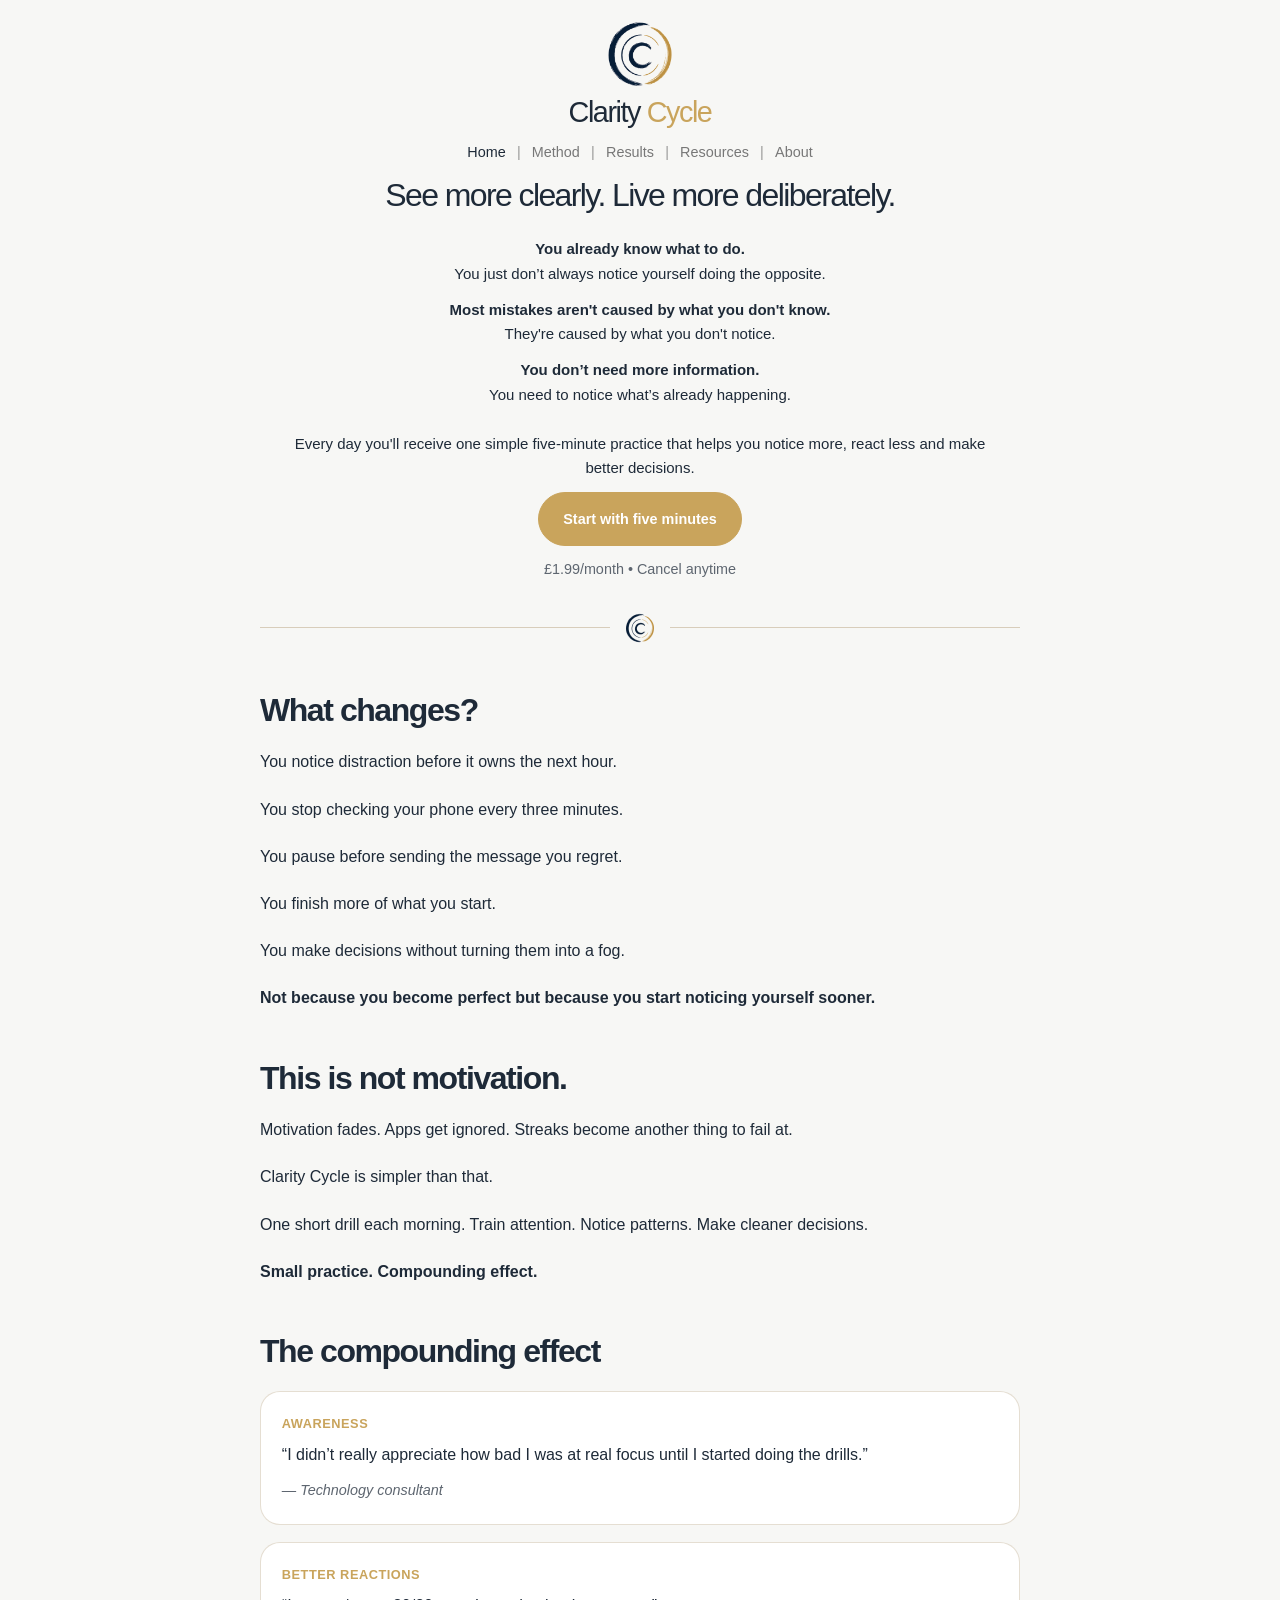
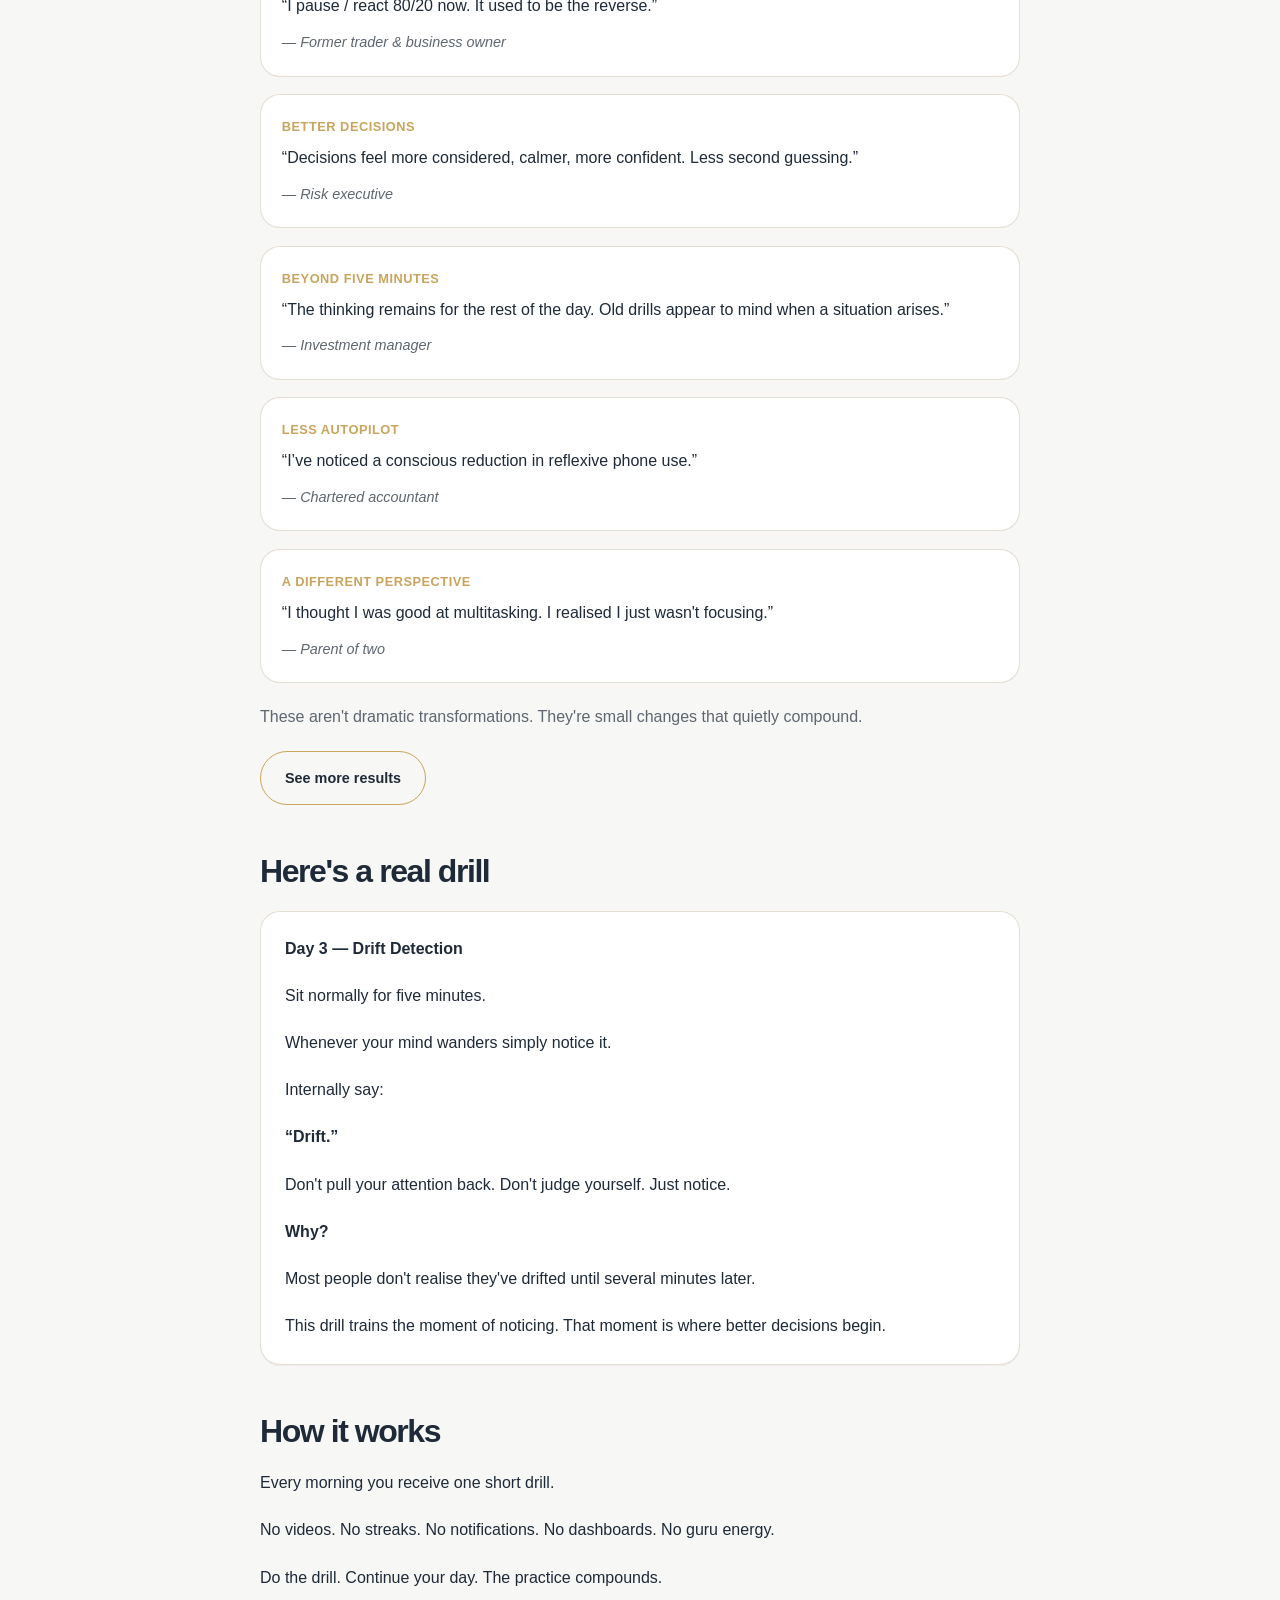
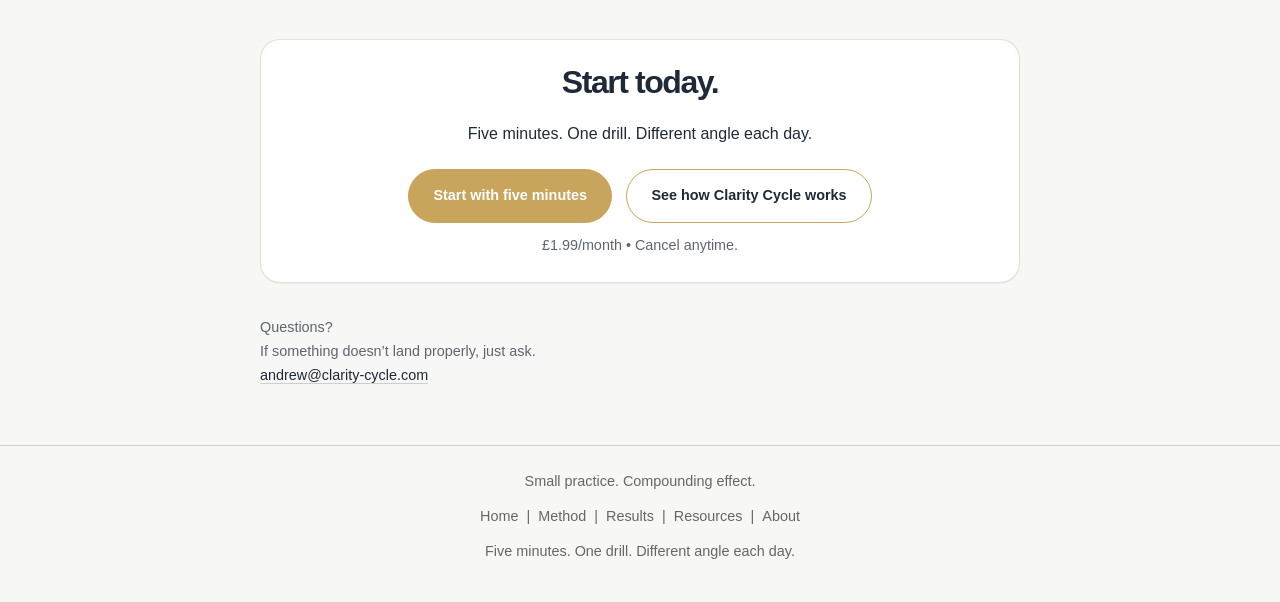
==== index.html @ bd7b32c0 "Update text for clarity and engagement" ====
<!DOCTYPE html>
<html lang="en">
<head>
  <script src="https://analytics.ahrefs.com/analytics.js" data-key="h9RD8dbPU/o6b/X5vf2ewA" async></script>

  <meta charset="UTF-8">
  <meta name="viewport" content="width=device-width, initial-scale=1.0">

  <title>Clarity Cycle</title>
  <meta name="description" content="A five-minute daily drill to help you think more clearly, react less automatically and make better decisions.">
  <link rel="canonical" href="https://clarity-cycle.com/">

  <link rel="icon" href="assets/favicon.ico" sizes="any">
  <link rel="icon" type="image/png" sizes="32x32" href="assets/favicon-32x32.png">
  <link rel="icon" type="image/png" sizes="16x16" href="assets/favicon-16x16.png">
  <link rel="apple-touch-icon" sizes="180x180" href="assets/apple-touch-icon.png">

  <link rel="stylesheet" href="styles.css">
  <script src="includes.js" defer></script>
</head>

<body>
  <div data-include="partials/header.html"></div>

  <main class="site-shell page-main">

 

    <section class="hero">
      <h1>See more clearly. Live more deliberately.</h1>

 <div class="hero-message">

  <p>
    <strong>You already know what to do.</strong><br>
    You just don’t always notice yourself doing the opposite.
  </p>

  <p>
    <strong>Most mistakes aren't caused by what you don't know.</strong><br>
    They're caused by what you don't notice.
  </p>

  <p>
    <strong>You don’t need more information.</strong><br>
    You need to notice what’s already happening.
  </p>

  <p class="hero-summary">
    Every day you'll receive one simple five-minute practice that helps you notice more, react less and make better decisions.
  </p>

      <a href="https://buy.stripe.com/bJe00j6obal51Jy9vKaMU01" class="button">
        Start with five minutes
      </a>

      <div class="price-note">£1.99/month • Cancel anytime</div>
    </section>

    <div class="brand-divider" aria-hidden="true">
      <img src="assets/clarity-cycle-mark.png" alt="">
    </div>

    <section class="home-section prose">
      <h2>What changes?</h2>

      <p>You notice distraction before it owns the next hour.</p>
      <p>You stop checking your phone every three minutes.</p>
      <p>You pause before sending the message you regret.</p>
      <p>You finish more of what you start.</p>
      <p>You make decisions without turning them into a fog.</p>

      <p>
        <strong>
          Not because you become perfect but because you start noticing yourself sooner.
        </strong>
      </p>
    </section>

    <section class="home-section prose">
      <h2>This is not motivation.</h2>

      <p>Motivation fades. Apps get ignored. Streaks become another thing to fail at.</p>

      <p>Clarity Cycle is simpler than that.</p>

      <p>One short drill each morning. Train attention. Notice patterns. Make cleaner decisions.</p>

      <p><strong>Small practice. Compounding effect.</strong></p>
    </section>

    <section class="home-section">
      <h2>The compounding effect</h2>

      <div class="quote-stack">
        <article class="quote-card">
          <span class="quote-label">Awareness</span>
          <p>“I didn’t really appreciate how bad I was at real focus until I started doing the drills.”</p>
          <div class="quote-source">— Technology consultant</div>
        </article>

        <article class="quote-card">
          <span class="quote-label">Better reactions</span>
          <p>“I pause / react 80/20 now. It used to be the reverse.”</p>
          <div class="quote-source">— Former trader &amp; business owner</div>
        </article>

        <article class="quote-card">
          <span class="quote-label">Better decisions</span>
          <p>“Decisions feel more considered, calmer, more confident. Less second guessing.”</p>
          <div class="quote-source">— Risk executive</div>
        </article>

        <article class="quote-card">
          <span class="quote-label">Beyond five minutes</span>
          <p>“The thinking remains for the rest of the day. Old drills appear to mind when a situation arises.”</p>
          <div class="quote-source">— Investment manager</div>
        </article>

        <article class="quote-card">
          <span class="quote-label">Less autopilot</span>
          <p>“I’ve noticed a conscious reduction in reflexive phone use.”</p>
          <div class="quote-source">— Chartered accountant</div>
        </article>

        <article class="quote-card">
          <span class="quote-label">A different perspective</span>
          <p>“I thought I was good at multitasking. I realised I just wasn't focusing.”</p>
          <div class="quote-source">— Parent of two</div>
        </article>
      </div>

      <p class="muted" style="margin-top:var(--space-6);">
        These aren't dramatic transformations. They're small changes that quietly compound.
      </p>

      <div class="button-row">
        <a class="button button--secondary" href="results.html">
          See more results
        </a>
      </div>
    </section>

    <section class="home-section">
      <h2>Here's a real drill</h2>

      <article class="card drill-card">
        <p><strong>Day 3 — Drift Detection</strong></p>
        <p>Sit normally for five minutes.</p>
        <p>Whenever your mind wanders simply notice it.</p>
        <p>Internally say:</p>
        <p><strong>“Drift.”</strong></p>
        <p>Don't pull your attention back. Don't judge yourself. Just notice.</p>
        <p><strong>Why?</strong></p>
        <p>Most people don't realise they've drifted until several minutes later.</p>
        <p>This drill trains the moment of noticing. That moment is where better decisions begin.</p>
      </article>
    </section>

    <section class="home-section prose">
      <h2>How it works</h2>

      <p>Every morning you receive one short drill.</p>
      <p>No videos. No streaks. No notifications. No dashboards. No guru energy.</p>
      <p>Do the drill. Continue your day. The practice compounds.</p>
    </section>

    <section class="home-section card home-cta">
      <h2 class="card-title">Start today.</h2>

      <p>Five minutes. One drill. Different angle each day.</p>

      <div class="button-row">
        <a href="https://buy.stripe.com/bJe00j6obal51Jy9vKaMU01" class="button">
          Start with five minutes
        </a>

        <a href="method.html" class="button button--secondary">
          See how Clarity Cycle works
        </a>
      </div>

      <div class="price-note">£1.99/month • Cancel anytime.</div>
    </section>

    <div class="home-contact">
      Questions?<br>
      If something doesn’t land properly, just ask.<br>
      <a href="mailto:andrew@clarity-cycle.com">andrew@clarity-cycle.com</a>
    </div>
  </main>

  <div data-include="partials/footer.html"></div>
</body>
</html>
---- styles.css ----
:root {
  /* Colour system */
  --colour-bg: #F7F7F5;
  --colour-surface: #FFFFFF;
  --colour-text: #1E2A38;
  --colour-muted: #5E6670;
  --colour-accent: #C9A45C;
  --colour-line: #D8CDBB;

  /* Typography scale */
  --font-sans: -apple-system, BlinkMacSystemFont, "Segoe UI", Roboto, Helvetica, Arial, sans-serif;
  --text-xs: 0.8rem;
  --text-sm: 0.9rem;
  --text-md: 1rem;
  --text-lg: 1.2rem;
  --text-xl: clamp(1.4rem, 3vw, 2rem);
  --text-hero: clamp(1.5rem, 3vw, 2rem);

  /* Spacing system: multiples of 4px */
  --space-1: 0.3rem;
  --space-2: 0.5rem;
  --space-3: 0.7rem;
  --space-4: 0.9rem;
  --space-5: 1.1rem;
  --space-6: 1.3rem;
  --space-8: 1.5rem;
  --space-10: 1.7rem;
  --space-12: 1.9rem;
  --space-16: 2.1rem;
  --space-20: 3rem;
  --space-24: 4rem;

  /* Shape */
  --radius-sm: 0.875rem;
  --radius-md: 1.25rem;
  --radius-pill: 999px;

  /* Layout */
  --content-width: 760px;
  --reading-width: 760px;
}

/* Reset */
*,
*::before,
*::after {
  box-sizing: border-box;
}

html {
  scroll-behavior: smooth;
}

body {
  margin: 0;
  background: var(--colour-bg);
  color: var(--colour-text);
  font-family: var(--font-sans);
  font-size: var(--text-md);
  line-height: 1.65;
  -webkit-font-smoothing: antialiased;
  text-rendering: optimizeLegibility;
}

img {
  max-width: 100%;
  display: block;
}

a {
  color: inherit;
}

button,
input,
textarea,
select {
  font: inherit;
}

/* Shared layout */
.site-shell {
  width: min(100% - 3rem, var(--content-width));
  margin-inline: auto;
}

.page-main {
  padding-bottom: var(--space-24);
}
.hero-message {
  margin: 24px auto 24px;
  max-width: 720px;
  text-align: center;
}

.hero-message p {
  margin: 0 0 24px;
  font-size: 15px;
  line-height: 1.65;
  color: var(--text);
}

.hero-message strong {
  font-weight: 700;
}

.hero-message .hero-summary {
  margin-top: 24px;
  font-size: 15px;
  line-height: 1.65;
}

@media (max-width: 700px) {
  .hero-message {
    margin: 24px auto 24px;
  }

  .hero-message p {
    margin-bottom: 24px;
    font-size: 15px;
    line-height: 1.6;
  }

  .hero-message .hero-summary {
    margin-top: 24px;
    font-size: 15px;
  }
}
.page-header {
  margin: var(--space-12) 0 var(--space-10);
}

.page-title {
  margin: 0 0 var(--space-5);
  font-size: var(--text-xl);
  line-height: 1.1;
  letter-spacing: -0.045em;
}

.page-intro {
  max-width: var(--reading-width);
  margin: 0;
  color: var(--colour-muted);
  font-size: var(--text-md);
}

.section {
  margin-top: var(--space-16);
}

.section-title {
  margin: 0 0 var(--space-6);
  font-size: var(--text-lg);
  line-height: 1.2;
  letter-spacing: -0.035em;
}

.prose {
  max-width: var(--reading-width);
}

.prose p {
  margin: 0 0 var(--space-6);
}

.muted {
  color: var(--colour-muted);
}

/* One shared header */
.site-header {
  padding: var(--space-8) var(--space-5) var(--space-5);
  text-align: center;
}

.site-brand {
  display: inline-flex;
  flex-direction: column;
  align-items: center;
  gap: var(--space-2);
  margin-bottom: var(--space-6);
  text-decoration: none;
}

.site-brand__mark {
  width: 72px;
  height: 72px;
  object-fit: contain;
}

.site-brand__name {
  font-size: 1.8rem;
  line-height: 1;
  font-weight: 400;
  letter-spacing: -0.05em;
}

.site-brand__name-accent {
  color: var(--colour-accent);
}

.site-nav {
  display: flex;
  justify-content: center;
  align-items: center;
  flex-wrap: wrap;
  gap: var(--space-3);
  color: #777;
  font-size: var(--text-sm);
}

.site-nav a {
  text-decoration: none;
}

.site-nav a:hover,
.site-nav a[aria-current="page"] {
  color: var(--colour-text);
}

.site-nav__divider {
  color: #999;
}

/* One card */
.card {
  padding: var(--space-8);
  background: var(--colour-surface);
  border: 1px solid rgba(216, 205, 187, 0.65);
  border-radius: var(--radius-md);
  box-shadow: 0 1px 0 rgba(0, 0, 0, 0.04);
}

.card > :first-child {
  margin-top: 0;
}

.card > :last-child {
  margin-bottom: 0;
}

.card-title {
  margin: 0 0 var(--space-4);
  font-size: var(--text-lg);
  line-height: 1.2;
}

/* One button, with optional secondary modifier */
.button {
  display: inline-flex;
  align-items: center;
  justify-content: center;
  min-height: 54px;
  padding: 0 var(--space-8);
  border: 1px solid var(--colour-accent);
  border-radius: var(--radius-pill);
  background: var(--colour-accent);
  color: #fff;
  text-decoration: none;
  font-size: var(--text-sm);
  font-weight: 700;
  line-height: 1;
  cursor: pointer;
  transition: transform 160ms ease, opacity 160ms ease, background 160ms ease, color 160ms ease;
}

.button:hover {
  transform: translateY(-1px);
  opacity: 0.94;
}

.button--secondary {
  background: transparent;
  color: var(--colour-text);
}

.button--secondary:hover {
  background: var(--colour-accent);
  color: #fff;
}

.button-row {
  display: flex;
  flex-wrap: wrap;
  gap: var(--space-4);
  margin-top: var(--space-6);
}

/* Brand divider */
.brand-divider {
  display: flex;
  align-items: center;
  gap: var(--space-4);
  margin: var(--space-16) 0;
}

.brand-divider::before,
.brand-divider::after {
  content: "";
  height: 1px;
  flex: 1;
  background: var(--colour-line);
}

.brand-divider img {
  width: 32px;
  height: 32px;
}

/* One shared footer */
.site-footer {
  margin-top: var(--space-16);
  padding: var(--space-8) 0 var(--space-10);
  border-top: 1px solid var(--colour-line);
  color: #666;
  text-align: center;
  font-size: var(--text-sm);
}

.site-footer p {
  margin: 0 0 var(--space-3);
}

.site-footer nav {
  display: flex;
  justify-content: center;
  flex-wrap: wrap;
  gap: var(--space-3);
  margin-bottom: var(--space-3);
}

.site-footer a {
  text-decoration: none;
}

.site-footer a:hover {
  color: var(--colour-text);
}

/* Useful content patterns */
.quote-label {
  display: block;
  margin-bottom: var(--space-2);
  color: var(--colour-accent);
  font-size: var(--text-xs);
  font-weight: 700;
  letter-spacing: 0.04em;
  text-transform: uppercase;
}

.quote-source {
  margin-top: var(--space-3);
  color: var(--colour-muted);
  font-size: var(--text-sm);
  font-style: italic;
}

.hero {
  max-width: var(--reading-width);
  margin-inline: auto;
  text-align: center;
}

.hero h1 {
  max-width: 820px;
  margin: 0 auto var(--space-4);
  font-size: var(--text-hero);
  line-height: 1.06;
  letter-spacing: -0.05em;
  font-weight: 400;
}

.hero p {
  margin: 0 auto var(--space-4);
}

.hero .button{
    margin-top:0;
}

.price-note {
  margin-top: var(--space-3);
  color: var(--colour-muted);
  font-size: var(--text-sm);
}

@media (min-width: 900px) {
  .site-header {
    padding-top: var(--space-5);
    padding-bottom: var(--space-4);
  }

  .site-brand {
    margin-bottom: var(--space-4);
  }

  .hero p {
    margin-bottom: var(--space-3);
  }
}
/* Responsive */
@media (max-width: 640px) {
  :root {
    --text-md: 1rem;
    --text-lg: 1.375rem;
  }

  .site-shell {
    width: min(100% - 3.5rem, var(--content-width));
  }

  .site-header {
    padding-top: var(--space-6);
  }

  .site-brand__mark {
    width: 62px;
    height: 62px;
  }

  .site-brand__name {
    font-size: 1.55rem;
  }

  .site-nav {
    flex-wrap: nowrap;
    gap: var(--space-2);
    font-size: 0.875rem;
    white-space: nowrap;
  }

  .page-header {
    margin-top: var(--space-10);
  }

  .card {
    padding: var(--space-6);
  }

  .button {
    width: 100%;
  }

  .button-row {
    flex-direction: column;
  }
}

/* Method page */
.cycle-list {
  margin-top: var(--space-6);
}

.cycle-item {
  padding: var(--space-6) 0;
  border-top: 1px solid var(--colour-line);
}

.cycle-item:first-child {
  padding-top: 0;
  border-top: 0;
}

.cycle-item:last-child {
  padding-bottom: 0;
}

.cycle-item__title {
  margin-bottom: var(--space-2);
  font-size: var(--text-md);
  font-weight: 700;
}

.cycle-item p {
  margin: 0;
  color: var(--colour-muted);
  font-size: var(--text-sm);
}

.clean-list {
  margin: var(--space-5) 0 var(--space-6);
  padding-left: var(--space-6);
}

.clean-list li {
  margin-bottom: var(--space-2);
}

.pdf-viewer {
  display: none;
  margin-top: var(--space-6);
  overflow: hidden;
  border: 1px solid var(--colour-line);
  border-radius: var(--radius-md);
  background: var(--colour-surface);
}

.pdf-viewer iframe {
  display: block;
  width: 100%;
  height: 700px;
  border: 0;
}

@media (min-width: 900px) {
  .pdf-viewer {
    display: block;
  }
}

/* Resources page */
.media-player {
  width: 100%;
  margin-top: var(--space-4);
}

.resource-video {
  width: 100%;
  margin-top: var(--space-4);
  border-radius: var(--radius-md);
  background: #000;
}

.resource-grid {
  display: grid;
  gap: var(--space-6);
}

.contact-note {
  margin-top: var(--space-16);
  color: var(--colour-muted);
  font-size: var(--text-sm);
}

.contact-note a {
  text-decoration: none;
  border-bottom: 1px solid rgba(30, 42, 56, 0.2);
}

/* Home page */
.home-brand {
  text-align: center;
  margin: var(--space-6) auto var(--space-12);
}

.home-brand__mark {
  width: 96px;
  height: 96px;
  margin: 0 auto var(--space-3);
  object-fit: contain;
}

.home-brand__name {
  margin: 0;
  font-size: clamp(2.7rem, 7vw, 4.3rem);
  line-height: 1;
  letter-spacing: -0.055em;
  font-weight: 400;
}

.home-brand__name-accent {
  color: var(--colour-accent);
}

.home-section {
  margin-top: var(--space-20);
}

.home-section h2 {
  margin: 0 0 var(--space-6);
  font-size: var(--text-xl);
  line-height: 1.15;
  letter-spacing: -0.045em;
}

.home-section p {
  margin: 0 0 var(--space-6);
}

.quote-stack {
  display: grid;
  gap: var(--space-5);
}

.quote-card {
  padding: var(--space-6);
  background: var(--colour-surface);
  border: 1px solid rgba(216, 205, 187, 0.65);
  border-radius: var(--radius-md);
}

.quote-card p {
  margin: 0;
}

.drill-card {
  background: var(--colour-surface);
}

.home-cta {
  text-align: center;
}

.home-cta .button-row {
  justify-content: center;
}

.home-contact {
  margin-top: var(--space-16);
  color: var(--colour-muted);
  font-size: var(--text-sm);
}

.home-contact a {
  color: var(--colour-text);
  text-decoration: none;
  border-bottom: 1px solid rgba(30, 42, 56, 0.2);
}

@media (max-width: 640px) {
  .home-brand {
    margin-top: var(--space-4);
    margin-bottom: var(--space-8);
  }

  .home-brand__mark {
    width: 92px;
    height: 92px;
  }

  .home-section {
    margin-top: var(--space-16);
  }

  .quote-card {
    padding: var(--space-5);
  }
}

/* About page */
.about-layout {
  display: grid;
  grid-template-columns: minmax(0, 1fr);
  gap: var(--space-10);
}

.about-portrait {
  width: min(100%, 360px);
  margin: 0 auto;
  overflow: hidden;
  border-radius: var(--radius-md);
  background: var(--colour-surface);
  box-shadow: 0 10px 35px rgba(30, 42, 56, 0.08);
}

.about-portrait img {
  width: 100%;
  height: auto;
}

.about-copy {
  max-width: var(--reading-width);
}

.about-copy p {
  margin: 0 0 var(--space-6);
}

.about-principle {
  margin-top: var(--space-16);
}

.about-principle p:last-child {
  margin-bottom: 0;
}

.about-closing {
  color: var(--colour-muted);
}

@media (min-width: 820px) {
  .about-layout {
    grid-template-columns: 300px minmax(0, 1fr);
    align-items: start;
    gap: var(--space-12);
  }

  .about-portrait {
    position: sticky;
    top: var(--space-8);
    width: 300px;
  }
}

@media (max-width: 640px) {
  .about-portrait {
    width: min(100%, 300px);
  }
}

/* Footer navigation */
.site-footer nav {
  display: flex;
  justify-content: center;
  align-items: center;
  flex-wrap: nowrap;
  gap: var(--space-2);
  margin-bottom: var(--space-3);
  white-space: nowrap;
}

.site-footer nav span {
  display: inline-block;
}

@media (max-width: 640px) {
  .site-footer nav {
    gap: 0.35rem;
    font-size: 0.78rem;
  }

  .site-footer nav span {
    display: inline-block;
  }

  .pdf-viewer {
    display: none !important;
  }
}

/* Homepage-only finishing */
body:has(.hero) .page-main {
  padding-bottom: var(--space-12);
}

body:has(.hero) .site-footer {
  margin-top: var(--space-10);
}

body:has(.hero) .brand-divider {
  margin: var(--space-12) 0;
}
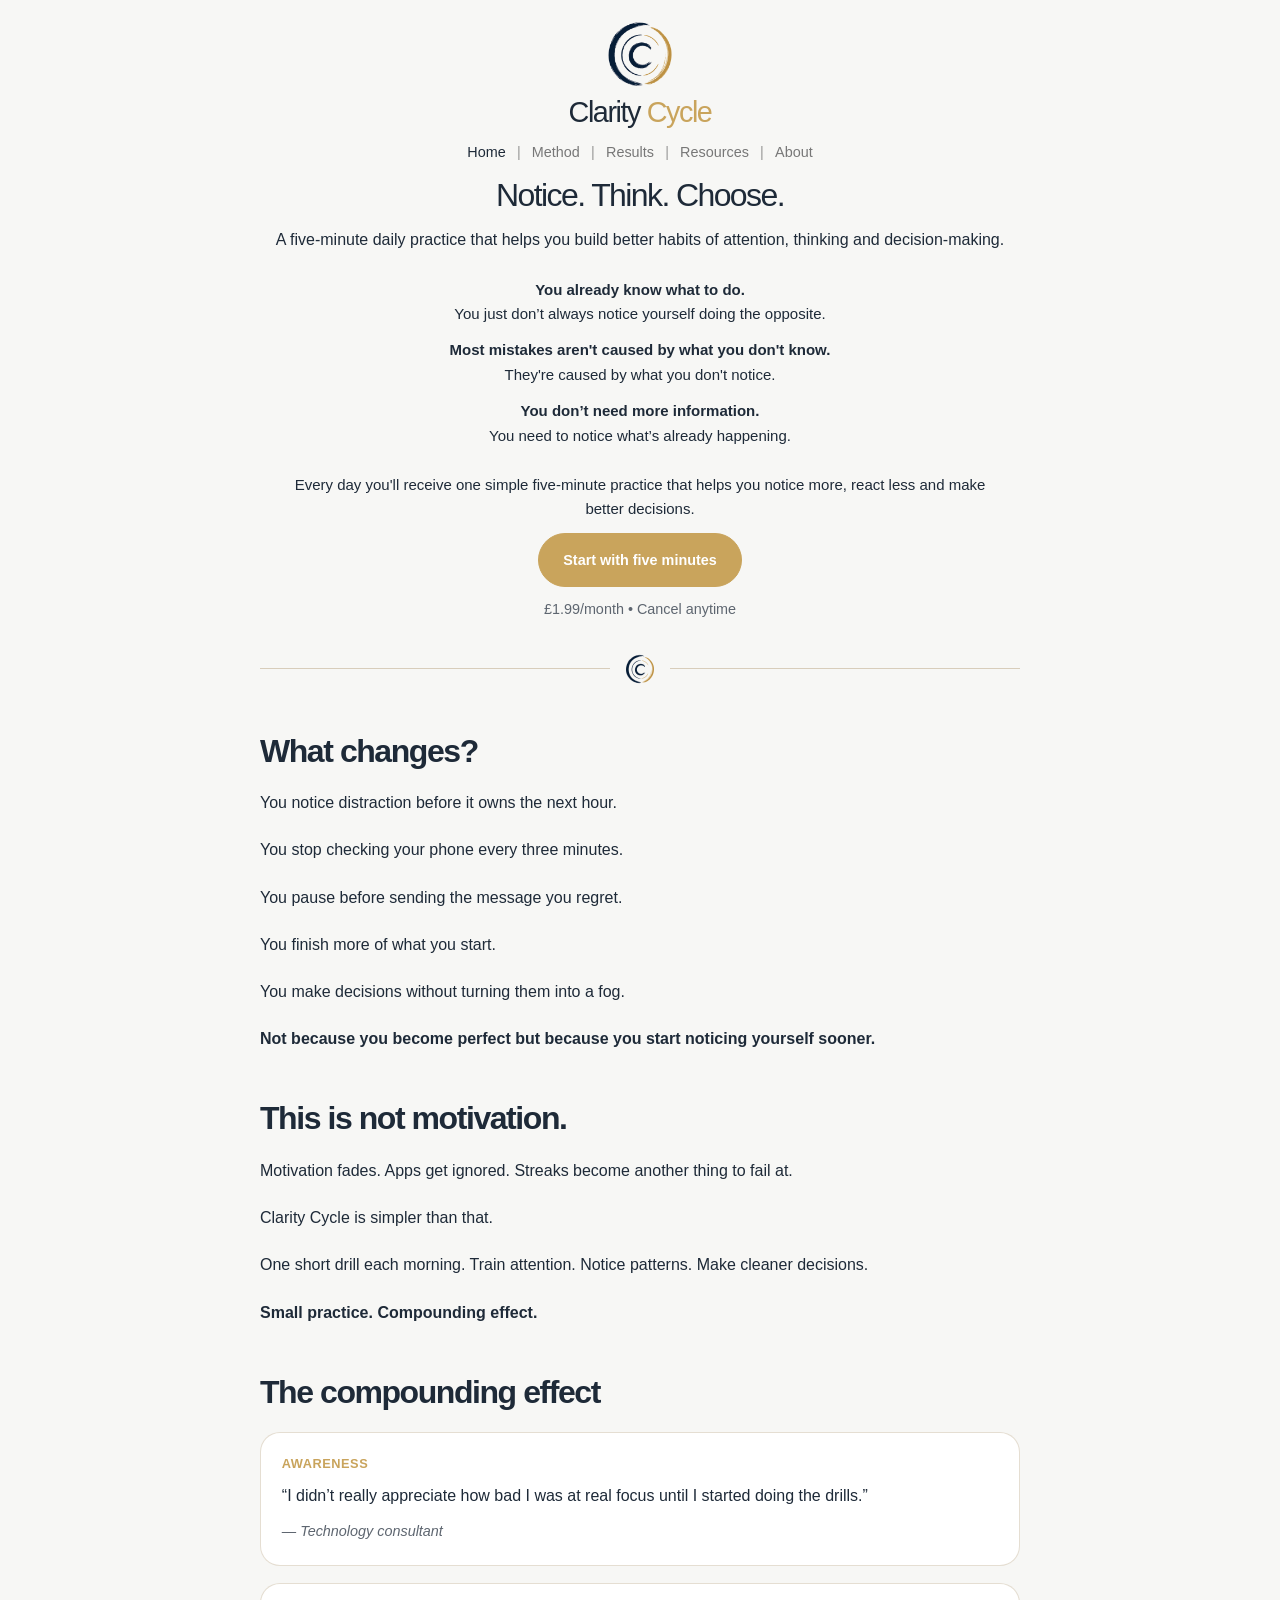
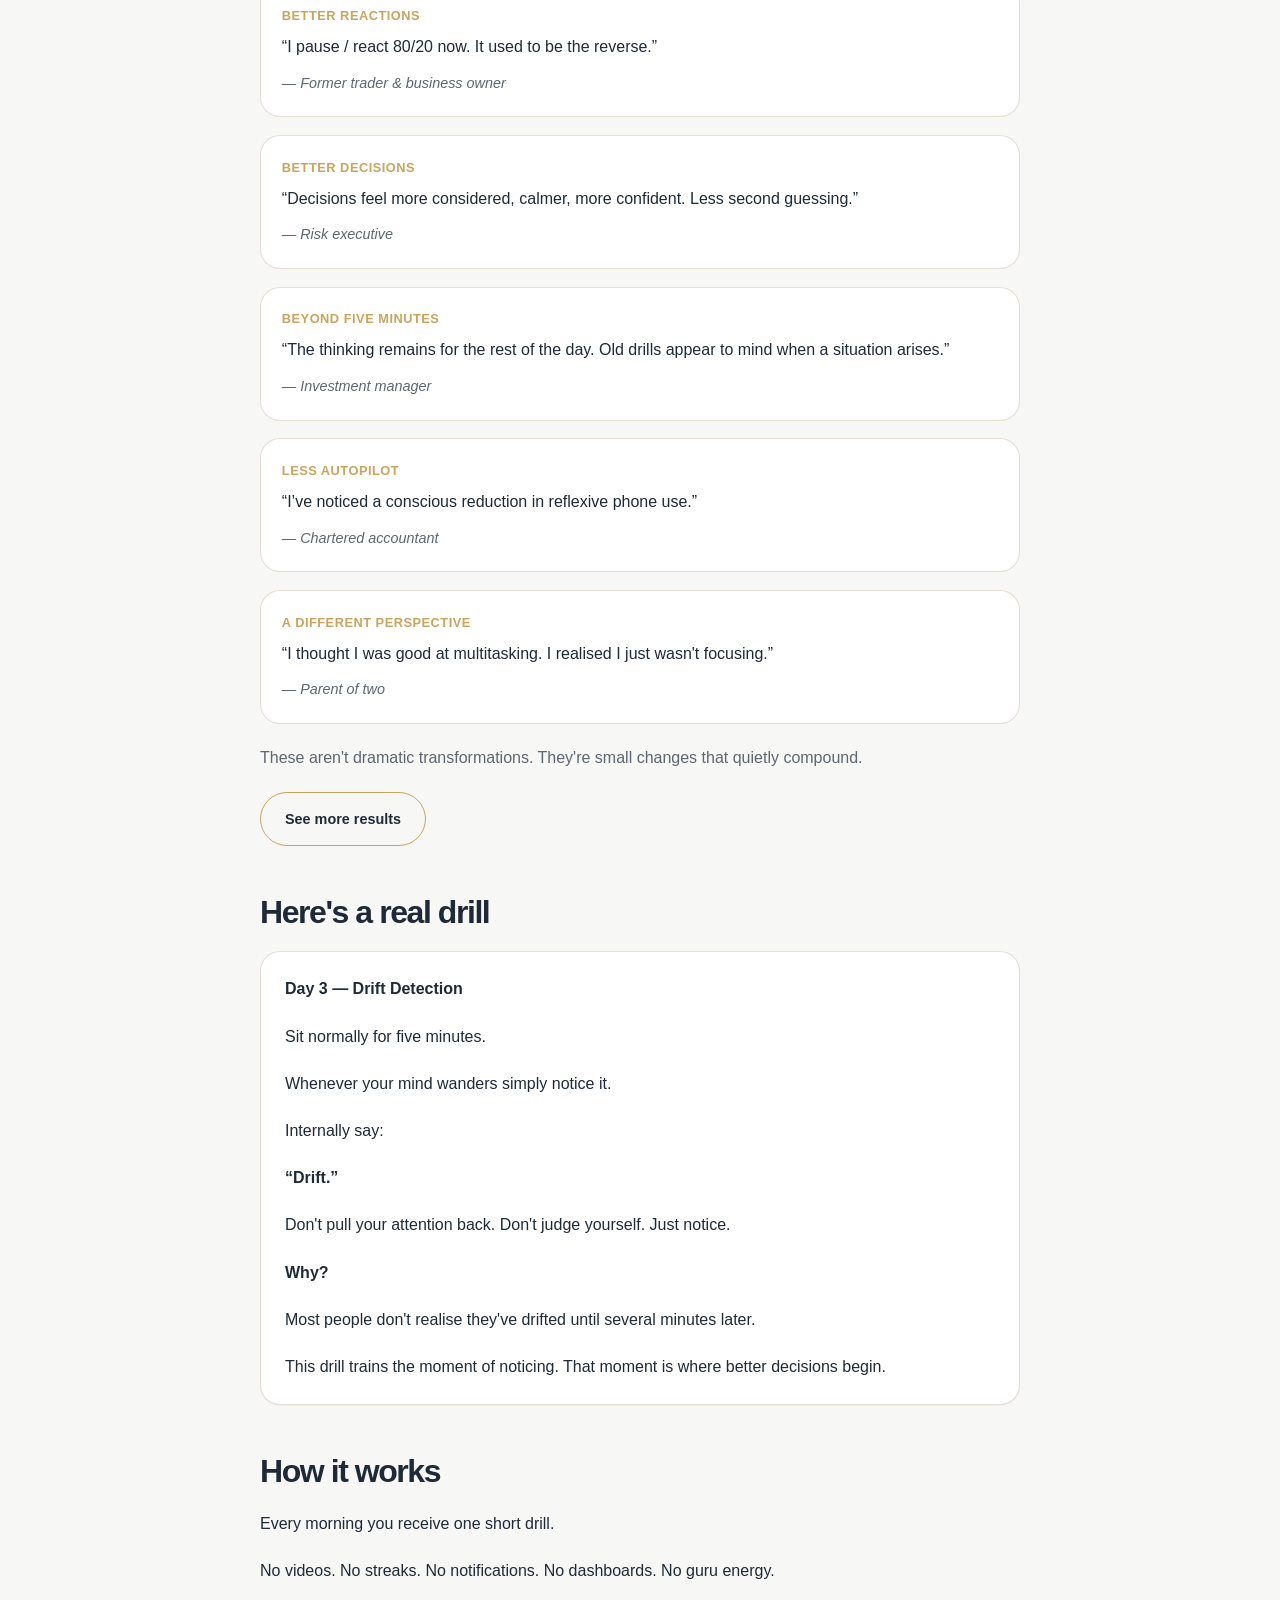
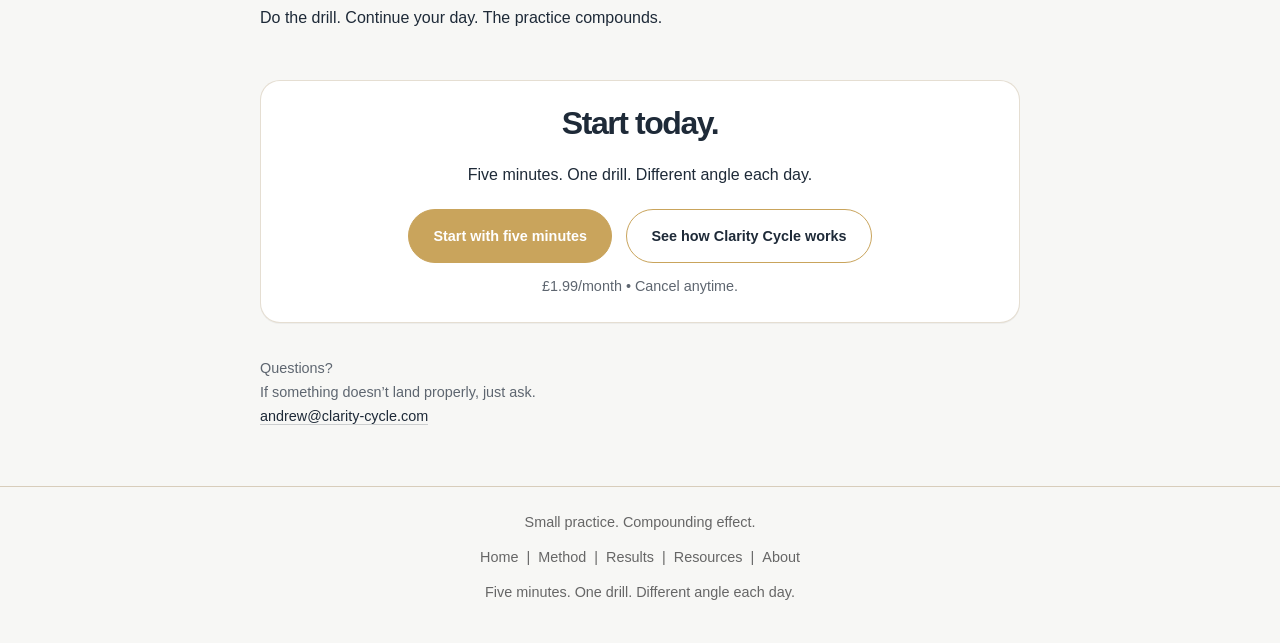
==== commit 7bb6aa15: "Revise hero section heading and summary Updated the hero section text for clarity and focus." ====
--- a/index.html
+++ b/index.html
@@ -27,8 +27,10 @@
  
 
     <section class="hero">
-      <h1>See more clearly. Live more deliberately.</h1>
-
+      <h1>Notice. Think. Choose.</h1>
+<p class="hero-summary">      
+A five-minute daily practice that helps you build better habits of attention, thinking and decision-making.
+    </p>
  <div class="hero-message">
 
   <p>
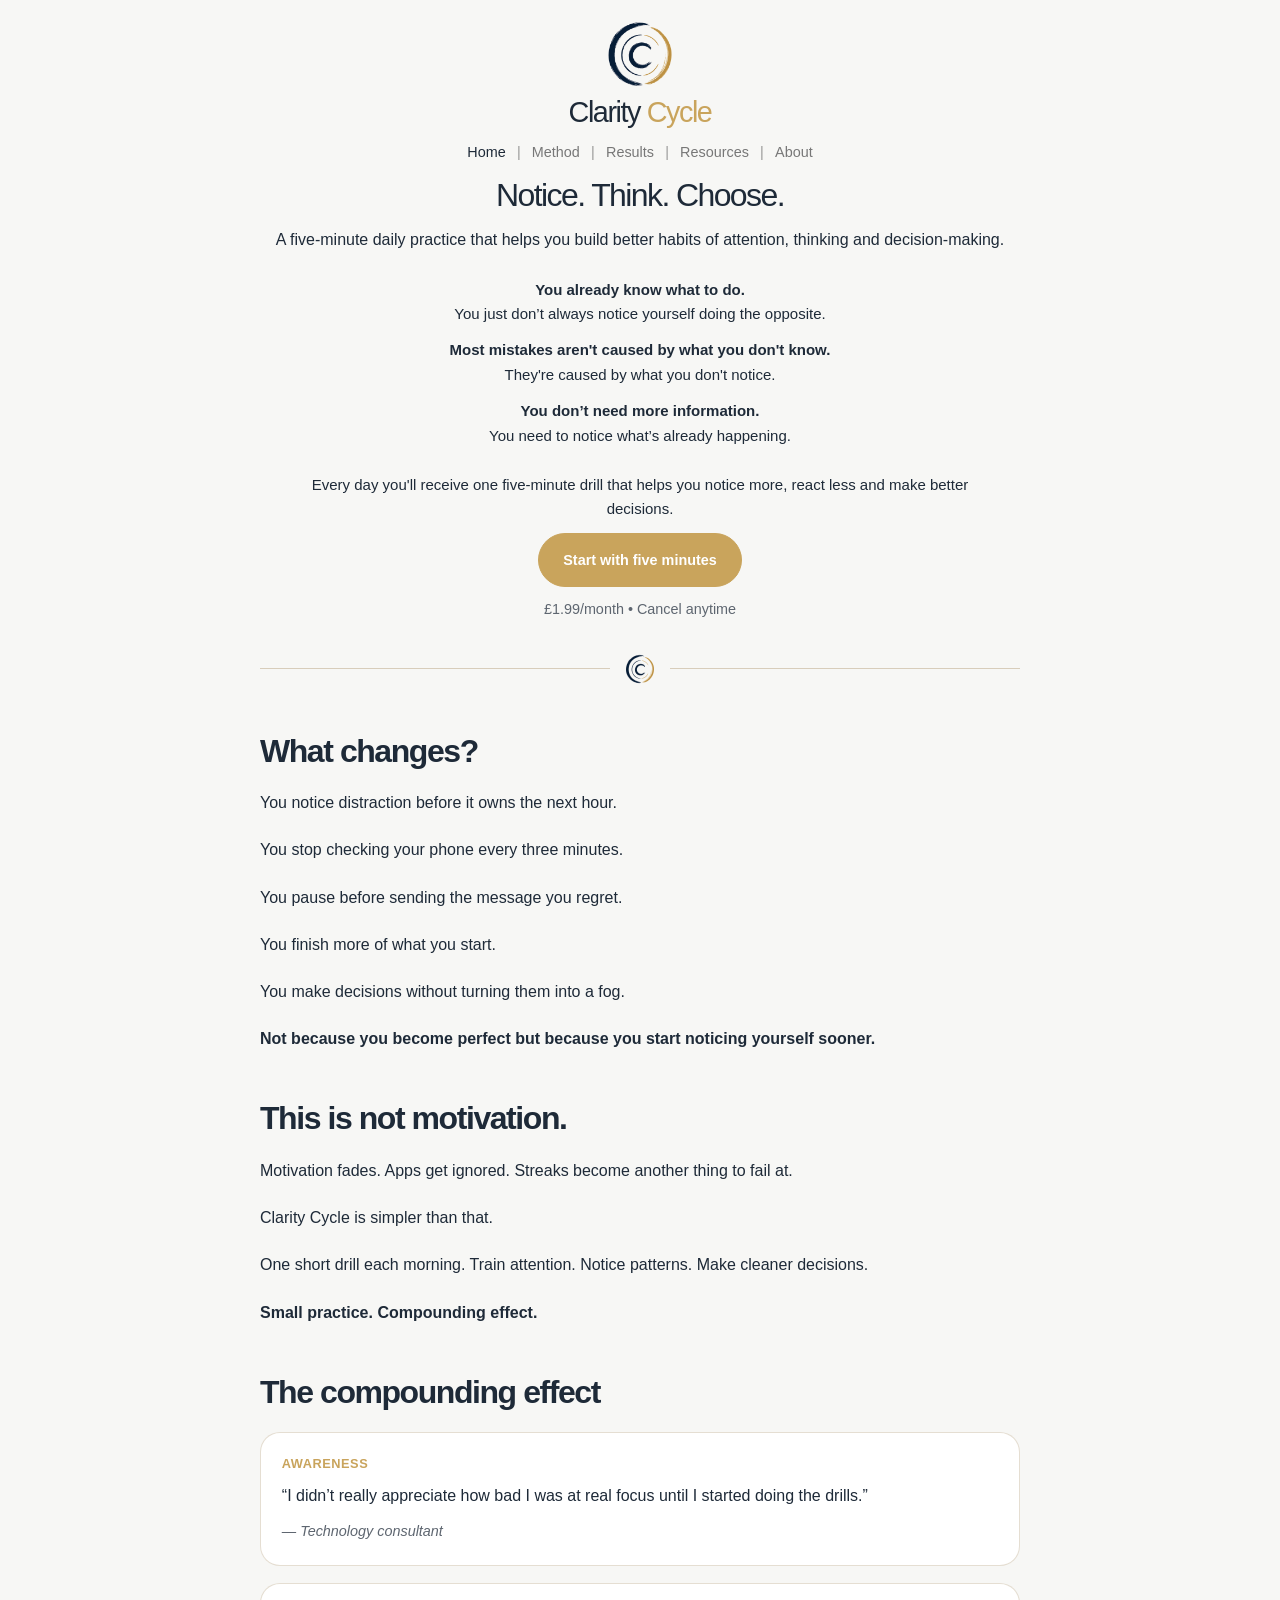
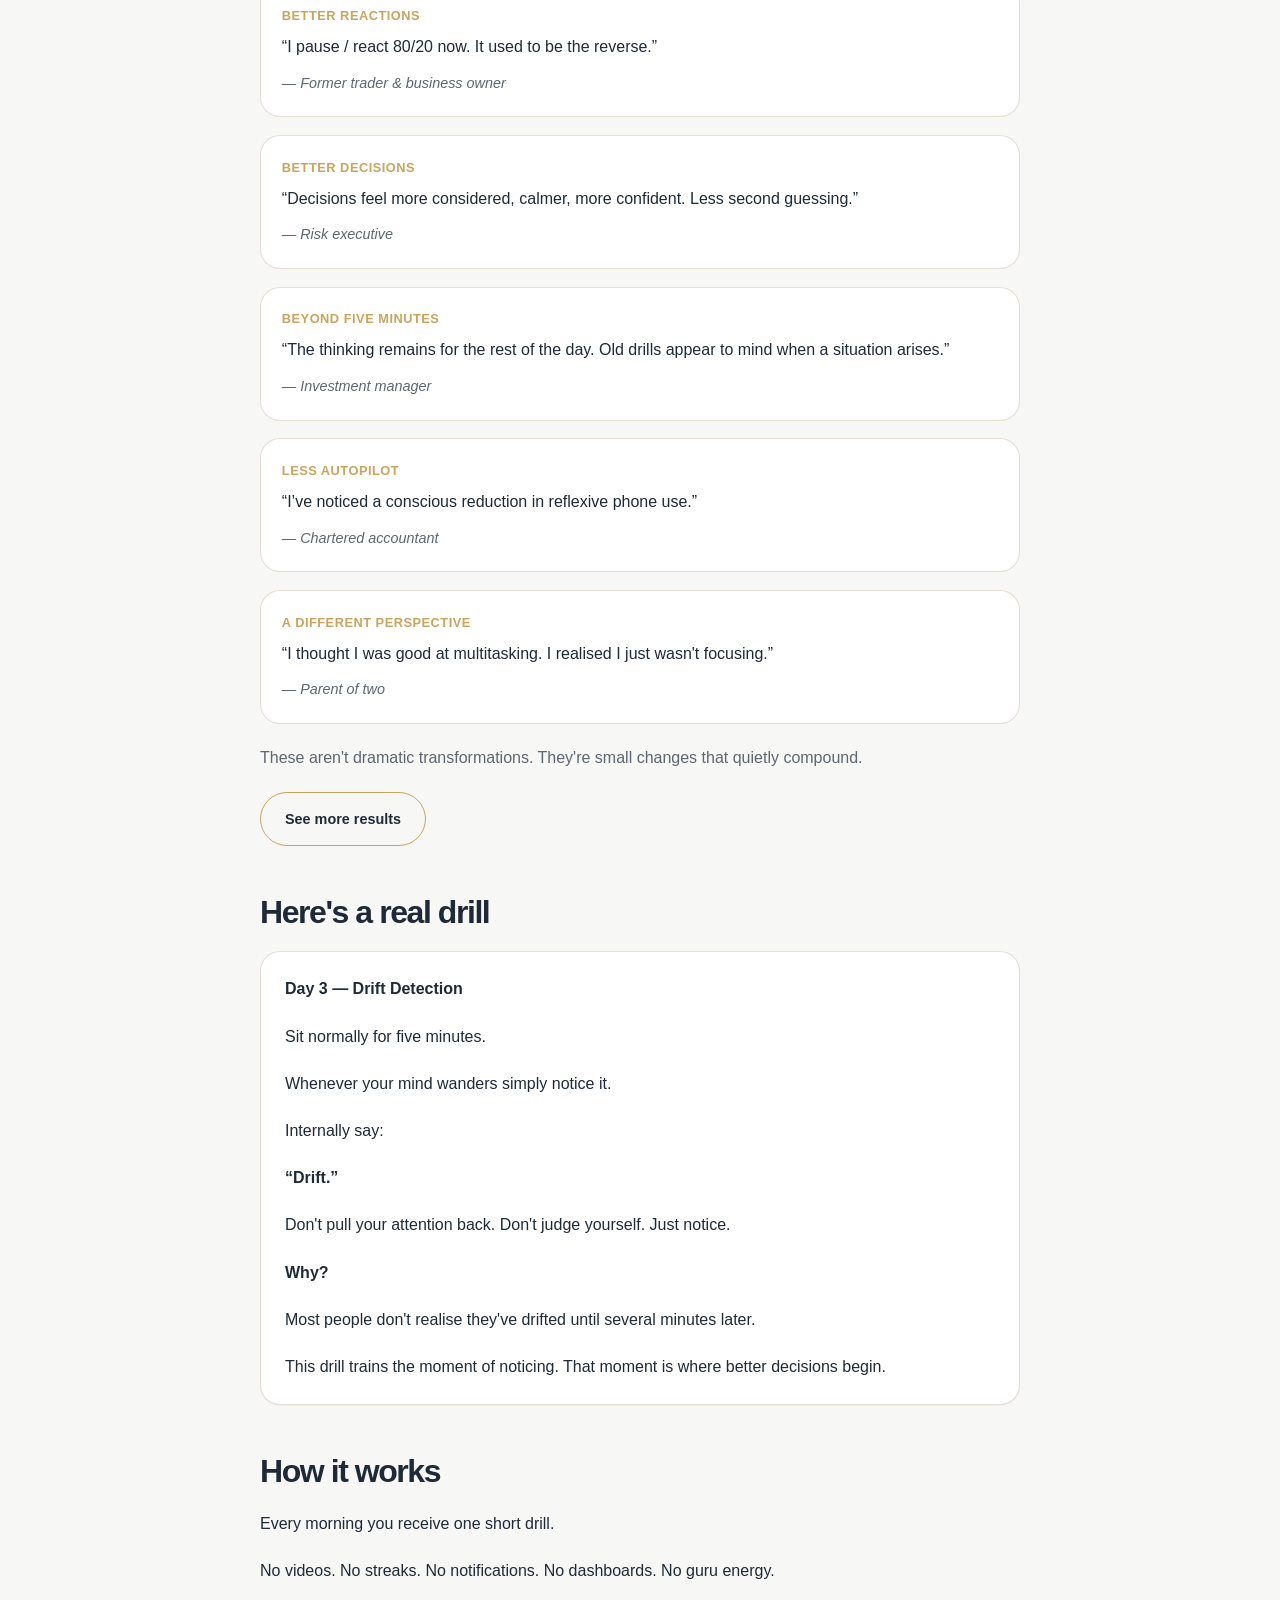
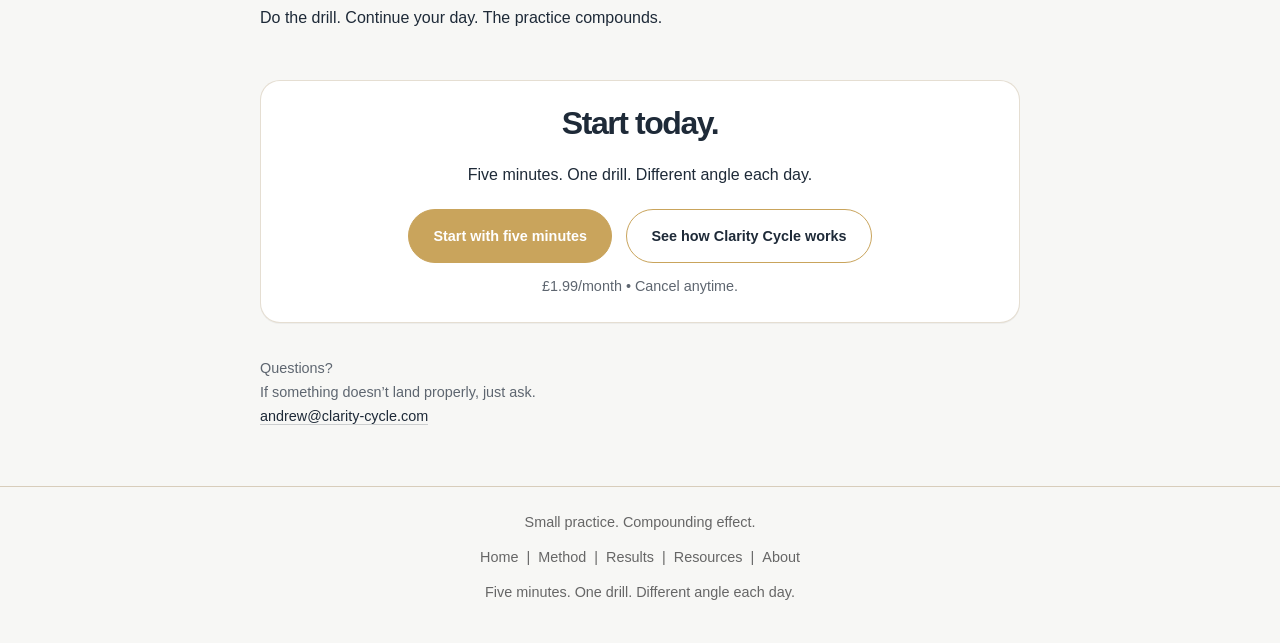
==== commit 04a2a968: "Update text from 'practice' to 'drill'" ====
--- a/index.html
+++ b/index.html
@@ -49,7 +49,7 @@
   </p>
 
   <p class="hero-summary">
-    Every day you'll receive one simple five-minute practice that helps you notice more, react less and make better decisions.
+    Every day you'll receive one five-minute drill that helps you notice more, react less and make better decisions.
   </p>
 
       <a href="https://buy.stripe.com/bJe00j6obal51Jy9vKaMU01" class="button">
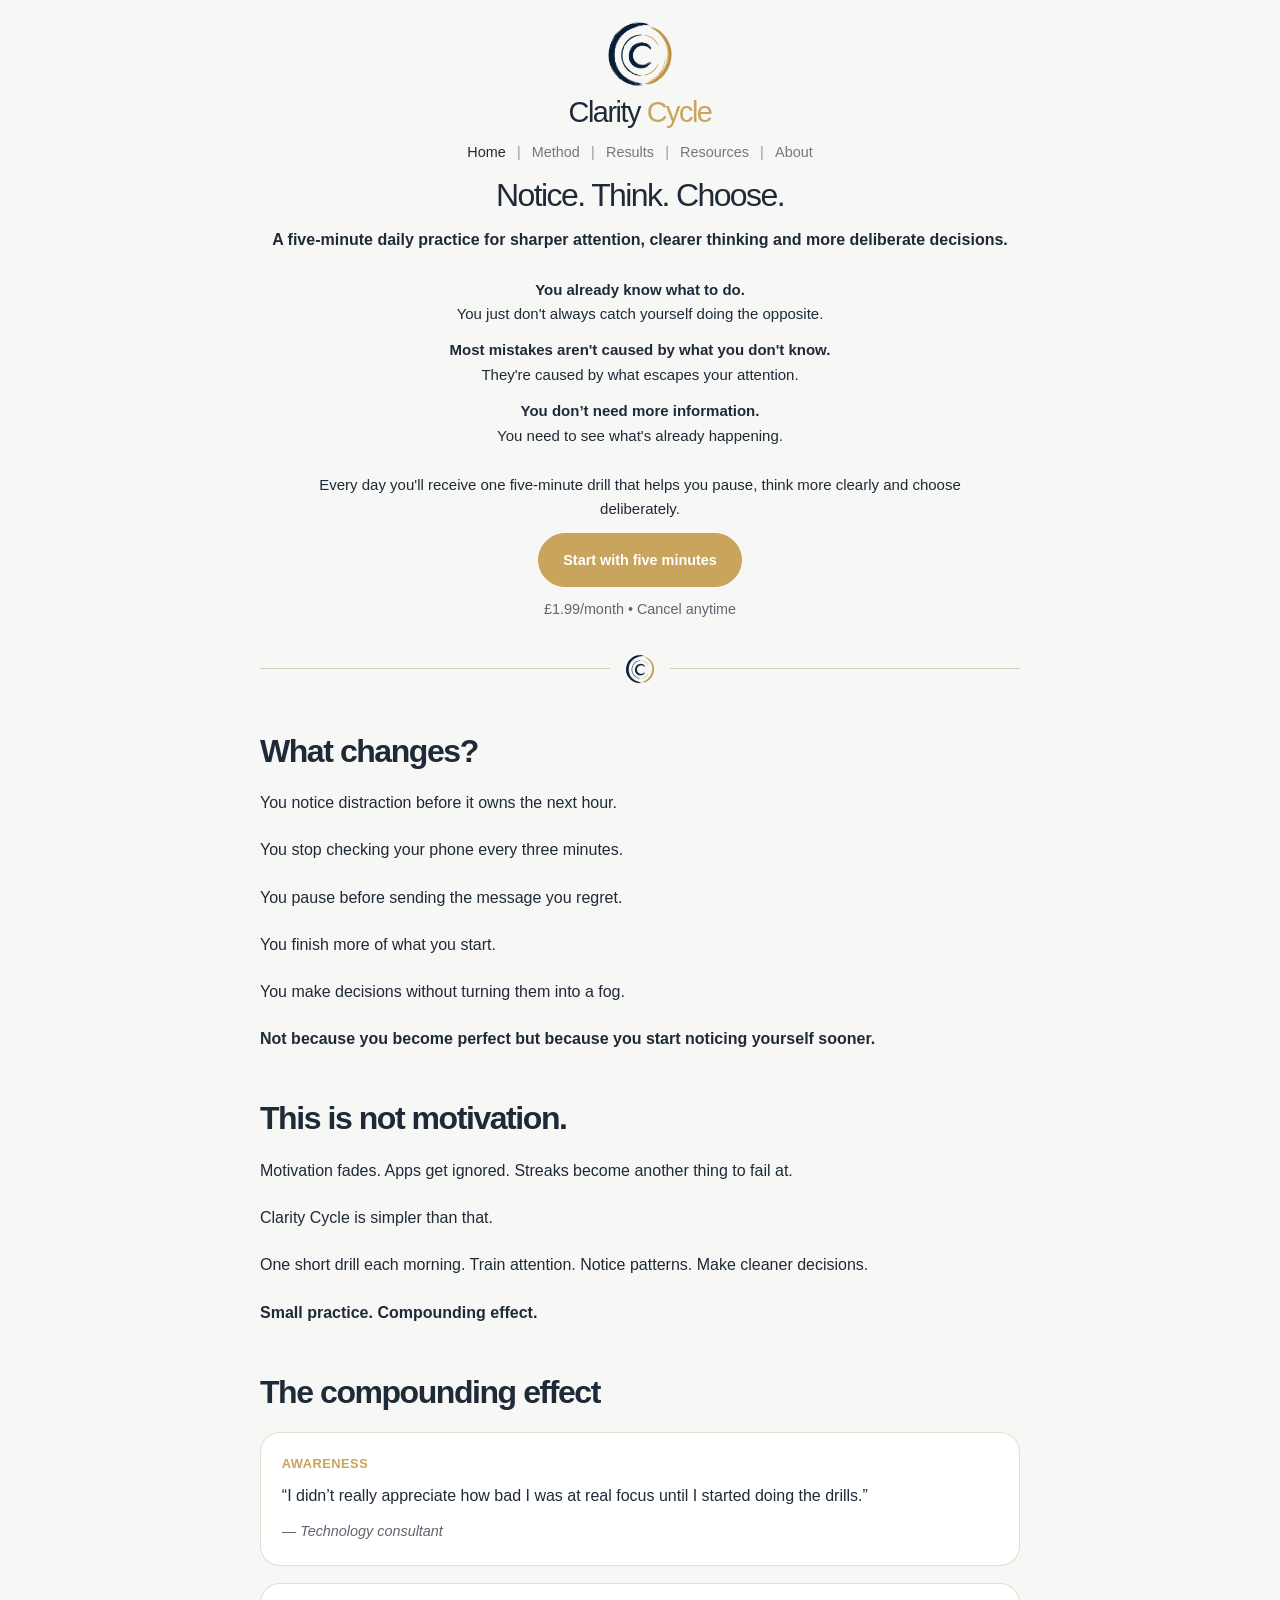
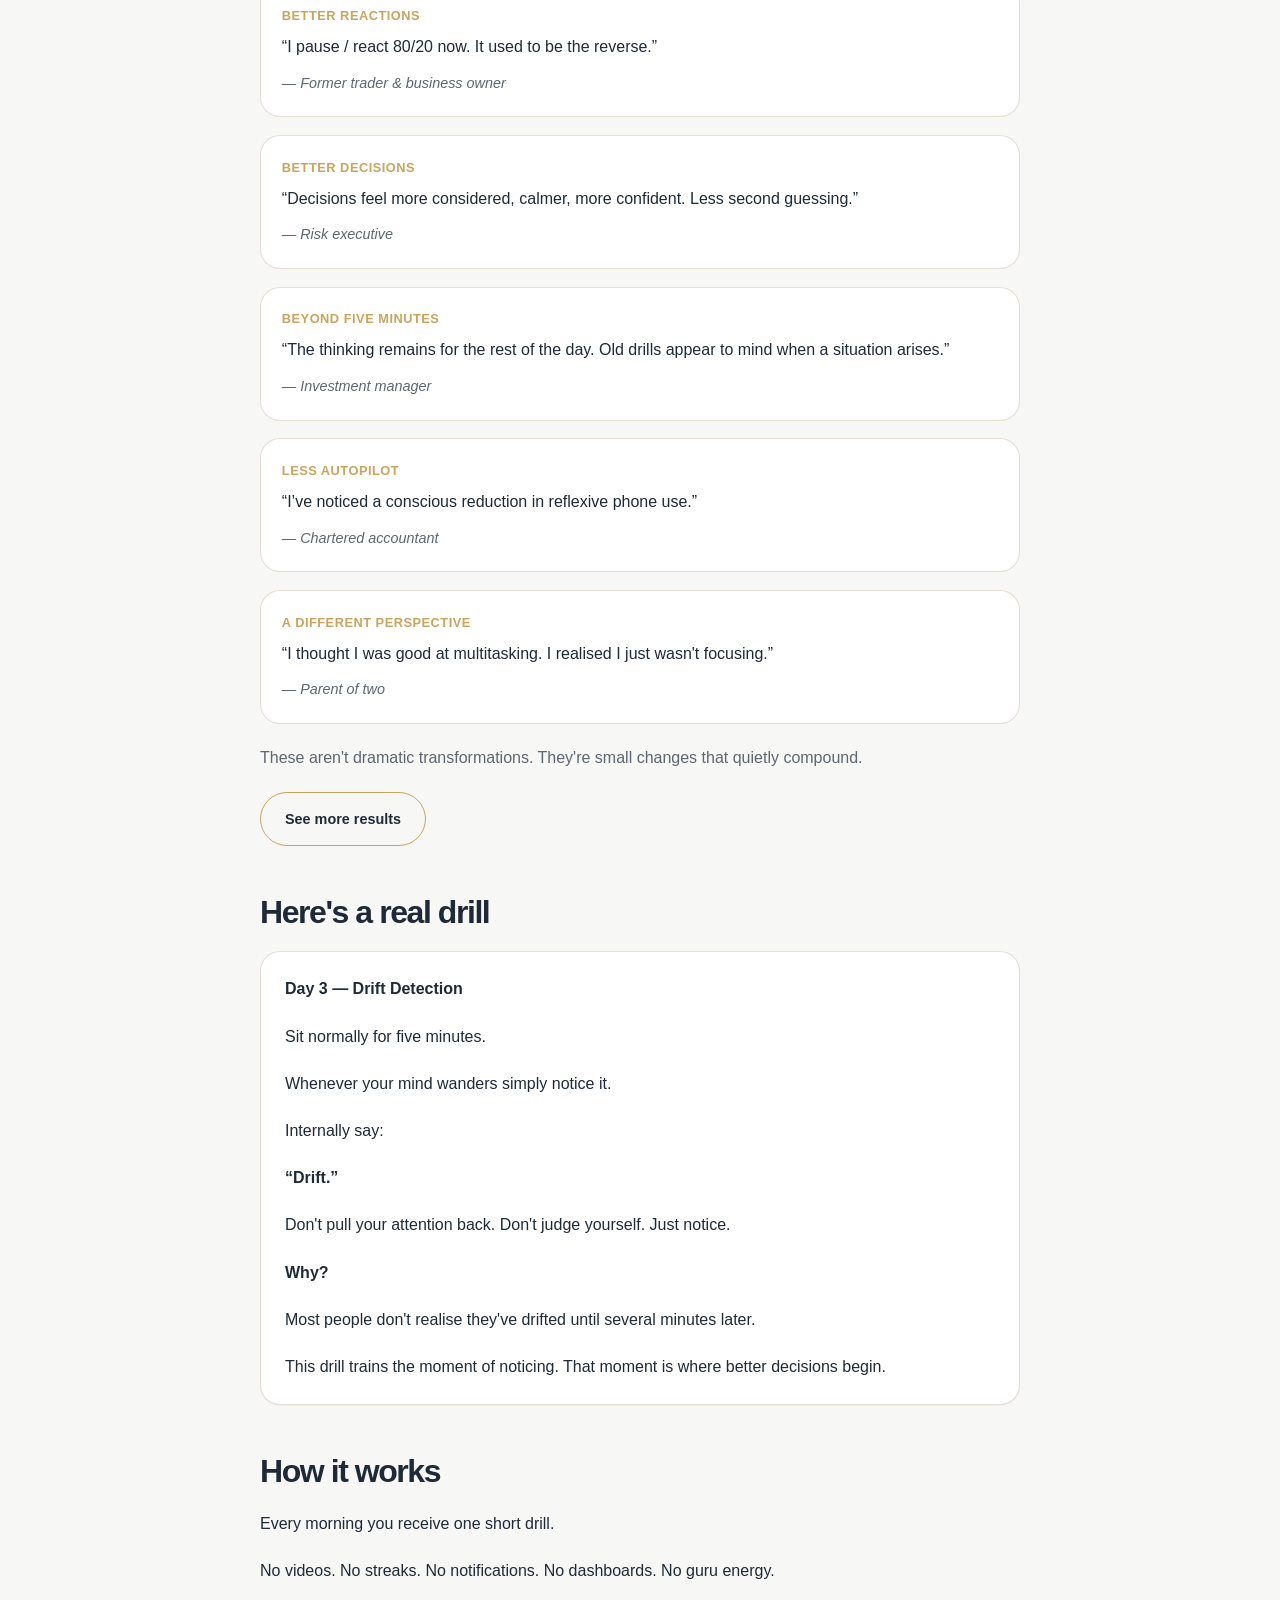
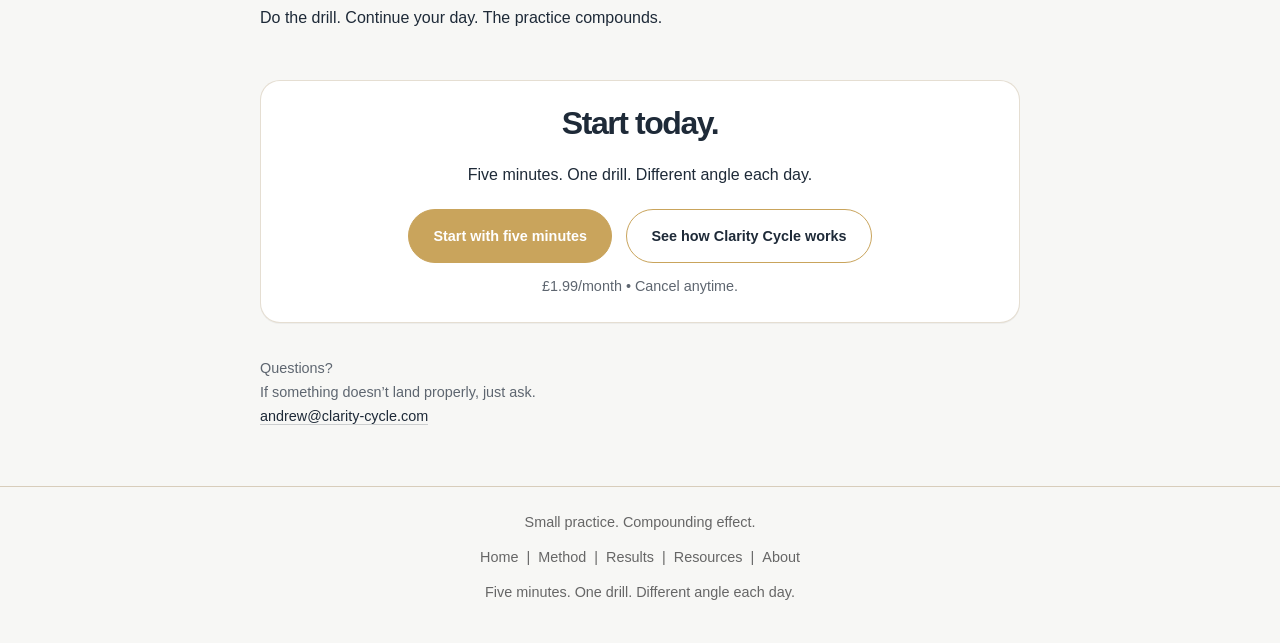
==== commit c580f71e: "Revise hero section text for improved clarity Updated text for clarity and impact in the hero sectio" ====
--- a/index.html
+++ b/index.html
@@ -29,27 +29,27 @@
     <section class="hero">
       <h1>Notice. Think. Choose.</h1>
 <p class="hero-summary">      
-A five-minute daily practice that helps you build better habits of attention, thinking and decision-making.
+<strong>A five-minute daily practice for sharper attention, clearer thinking and more deliberate decisions.</strong>
     </p>
  <div class="hero-message">
 
   <p>
     <strong>You already know what to do.</strong><br>
-    You just don’t always notice yourself doing the opposite.
+  You just don't always catch yourself doing the opposite.
   </p>
 
   <p>
     <strong>Most mistakes aren't caused by what you don't know.</strong><br>
-    They're caused by what you don't notice.
+   They're caused by what escapes your attention.
   </p>
 
   <p>
     <strong>You don’t need more information.</strong><br>
-    You need to notice what’s already happening.
+  You need to see what's already happening.
   </p>
 
   <p class="hero-summary">
-    Every day you'll receive one five-minute drill that helps you notice more, react less and make better decisions.
+Every day you'll receive one five-minute drill that helps you pause, think more clearly and choose deliberately.
   </p>
 
       <a href="https://buy.stripe.com/bJe00j6obal51Jy9vKaMU01" class="button">
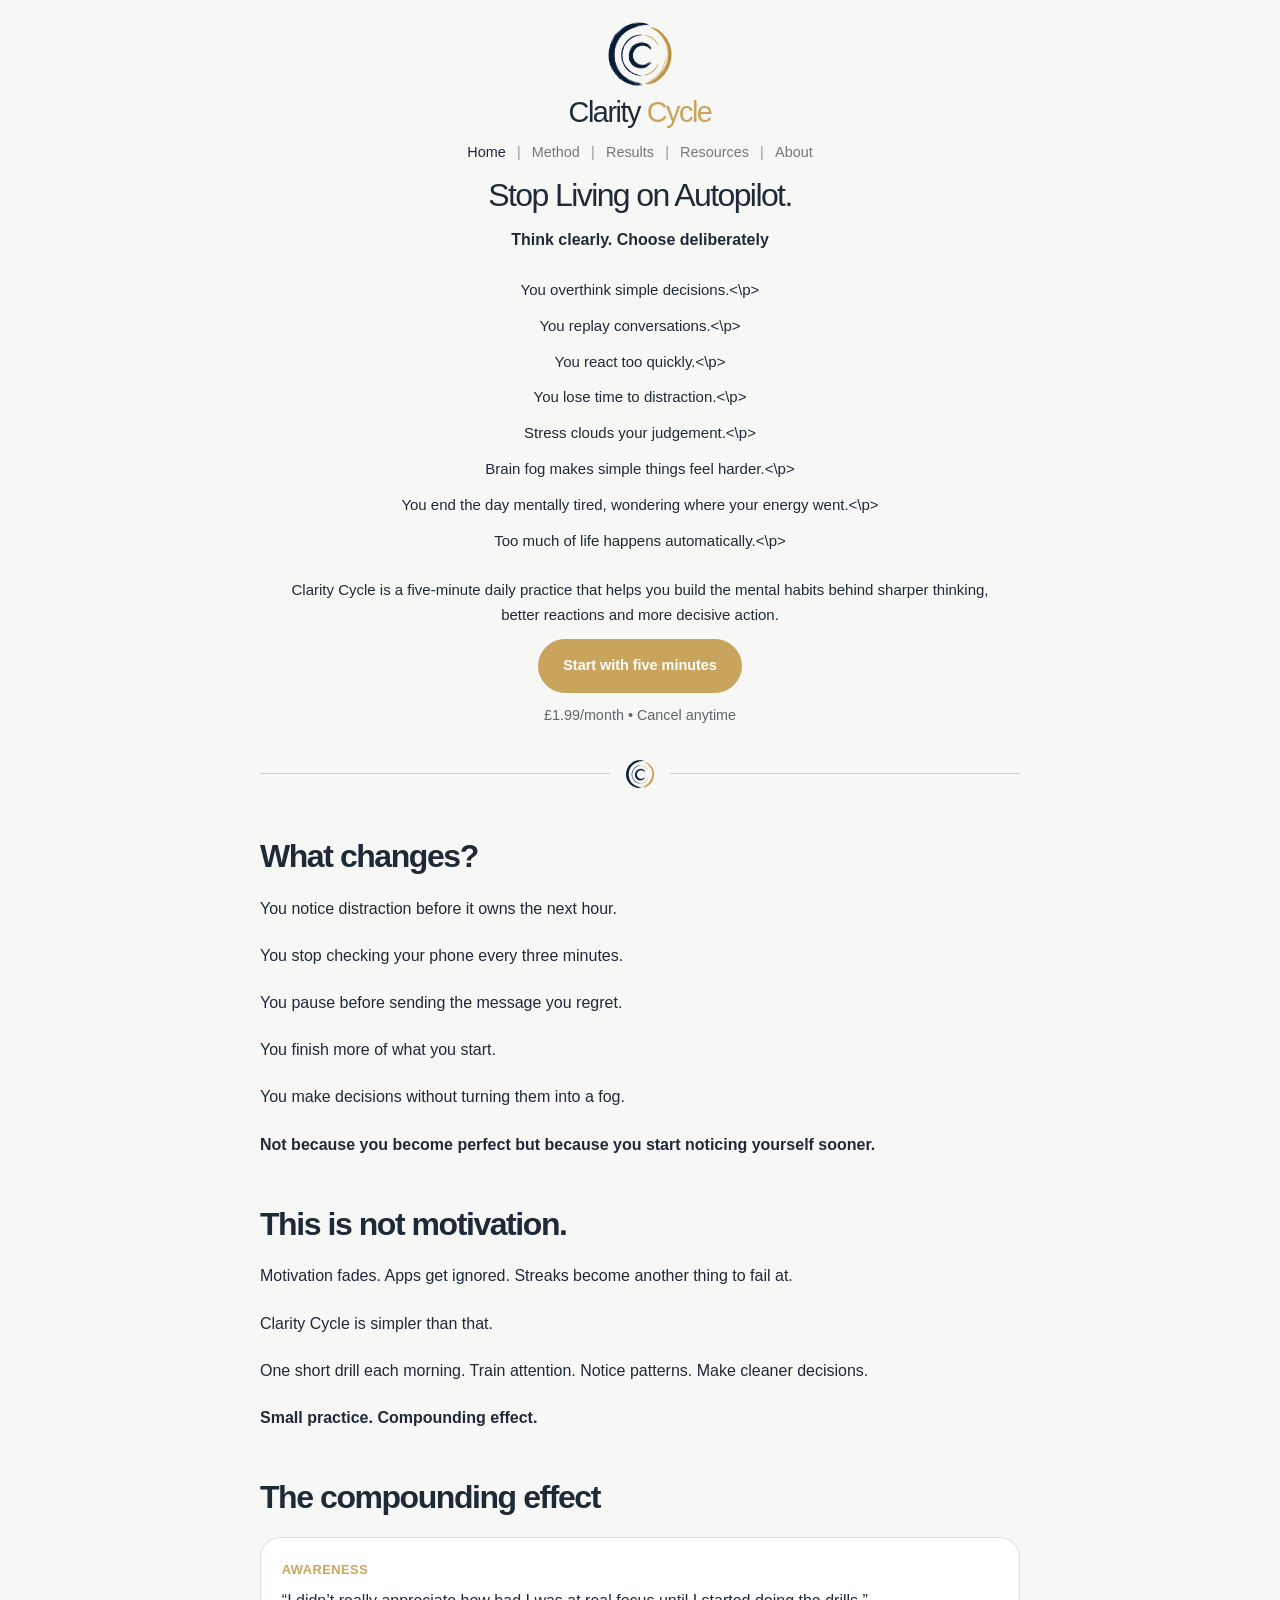
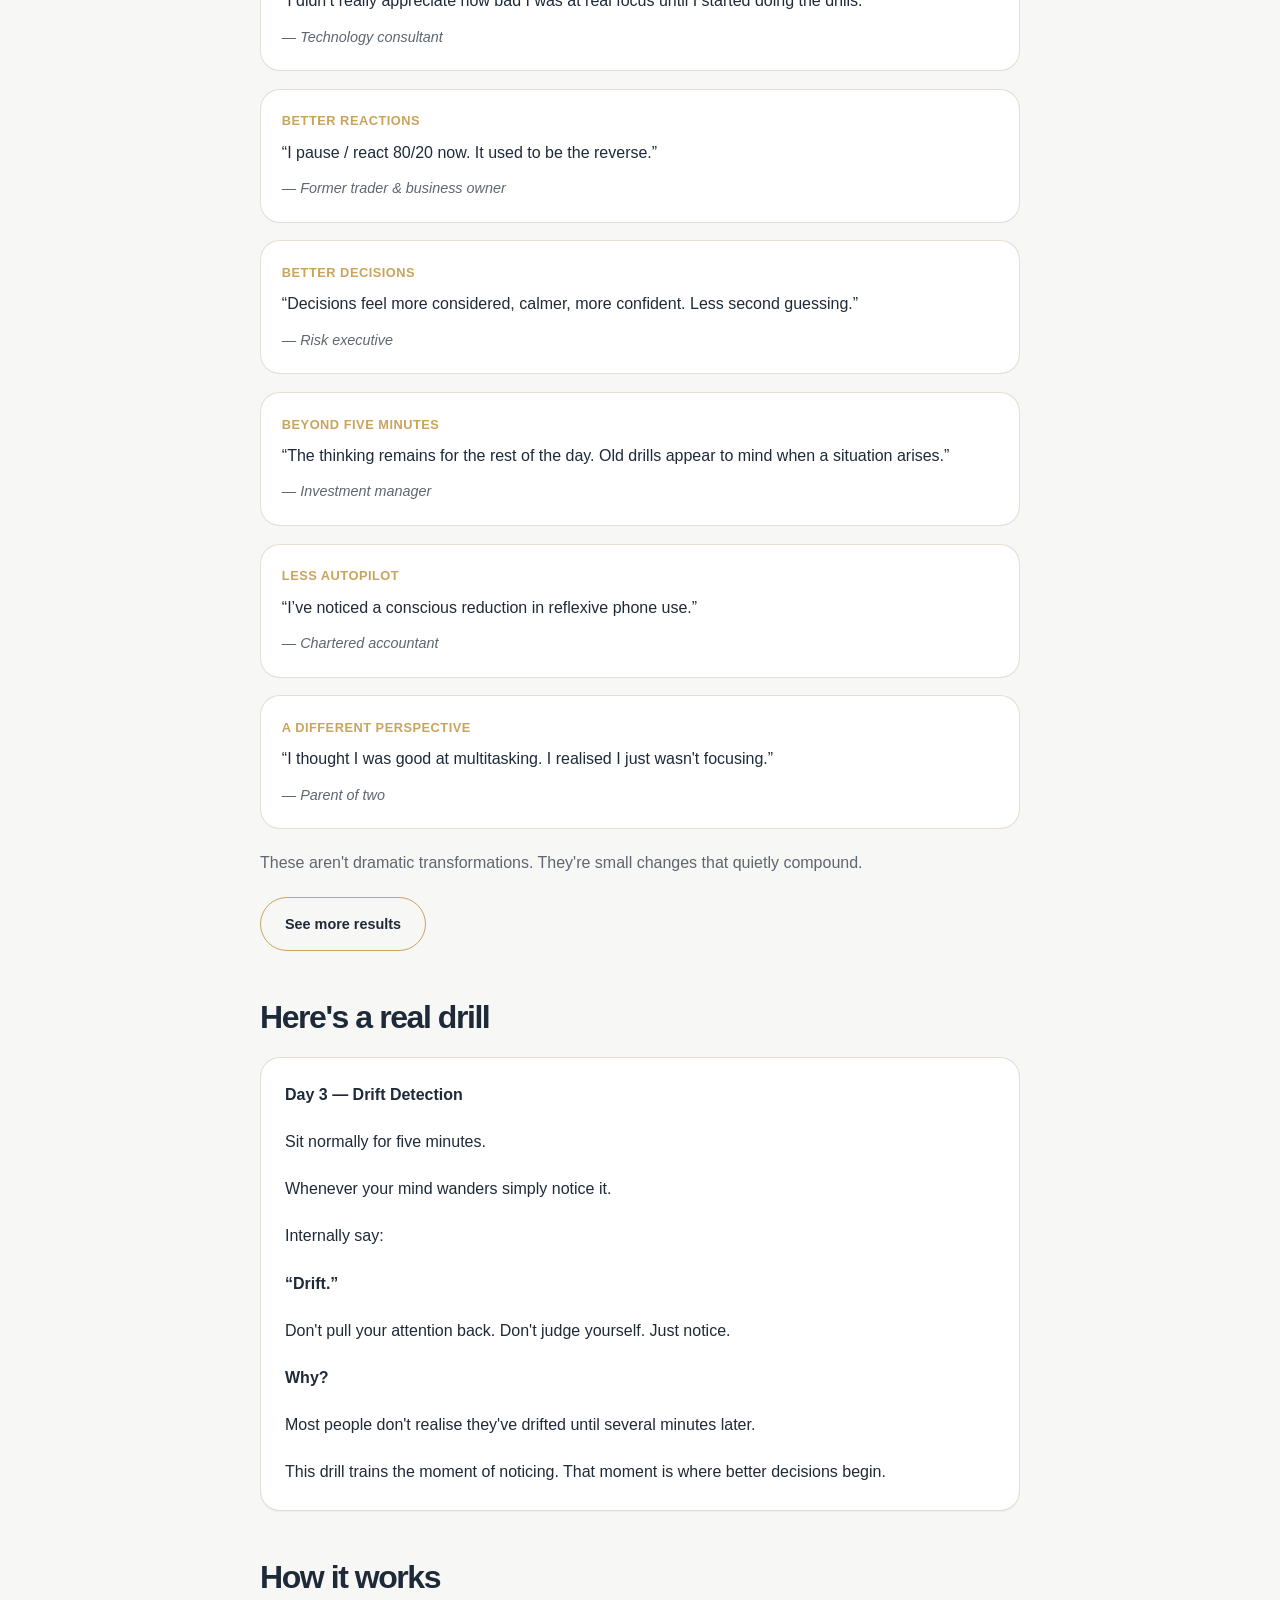
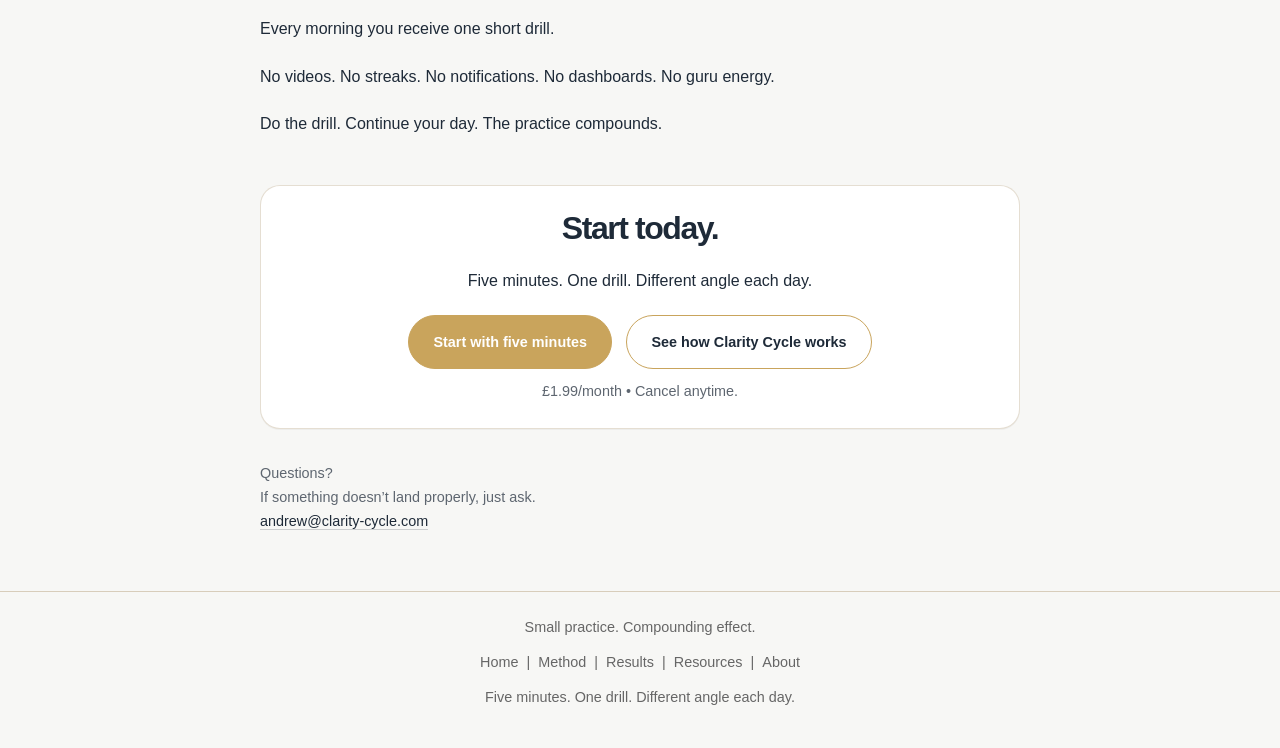
==== commit 3b58700c: "Update index.html" ====
--- a/index.html
+++ b/index.html
@@ -27,29 +27,23 @@
  
 
     <section class="hero">
-      <h1>Notice. Think. Choose.</h1>
+      <h1>Stop Living on Autopilot.</h1>
 <p class="hero-summary">      
-<strong>A five-minute daily practice for sharper attention, clearer thinking and more deliberate decisions.</strong>
+<strong>Think clearly. Choose deliberately</strong>
     </p>
  <div class="hero-message">
 
-  <p>
-    <strong>You already know what to do.</strong><br>
-  You just don't always catch yourself doing the opposite.
-  </p>
-
-  <p>
-    <strong>Most mistakes aren't caused by what you don't know.</strong><br>
-   They're caused by what escapes your attention.
-  </p>
-
-  <p>
-    <strong>You don’t need more information.</strong><br>
-  You need to see what's already happening.
-  </p>
+  <p>You overthink simple decisions.<\p>
+<p>You replay conversations.<\p>
+<p>You react too quickly.<\p>
+<p>You lose time to distraction.<\p>
+<p>Stress clouds your judgement.<\p>
+<p>Brain fog makes simple things feel harder.<\p>
+<p>You end the day mentally tired, wondering where your energy went.<\p>
+<p>Too much of life happens automatically.<\p>
 
   <p class="hero-summary">
-Every day you'll receive one five-minute drill that helps you pause, think more clearly and choose deliberately.
+Clarity Cycle is a five-minute daily practice that helps you build the mental habits behind sharper thinking, better reactions and more decisive action.
   </p>
 
       <a href="https://buy.stripe.com/bJe00j6obal51Jy9vKaMU01" class="button">
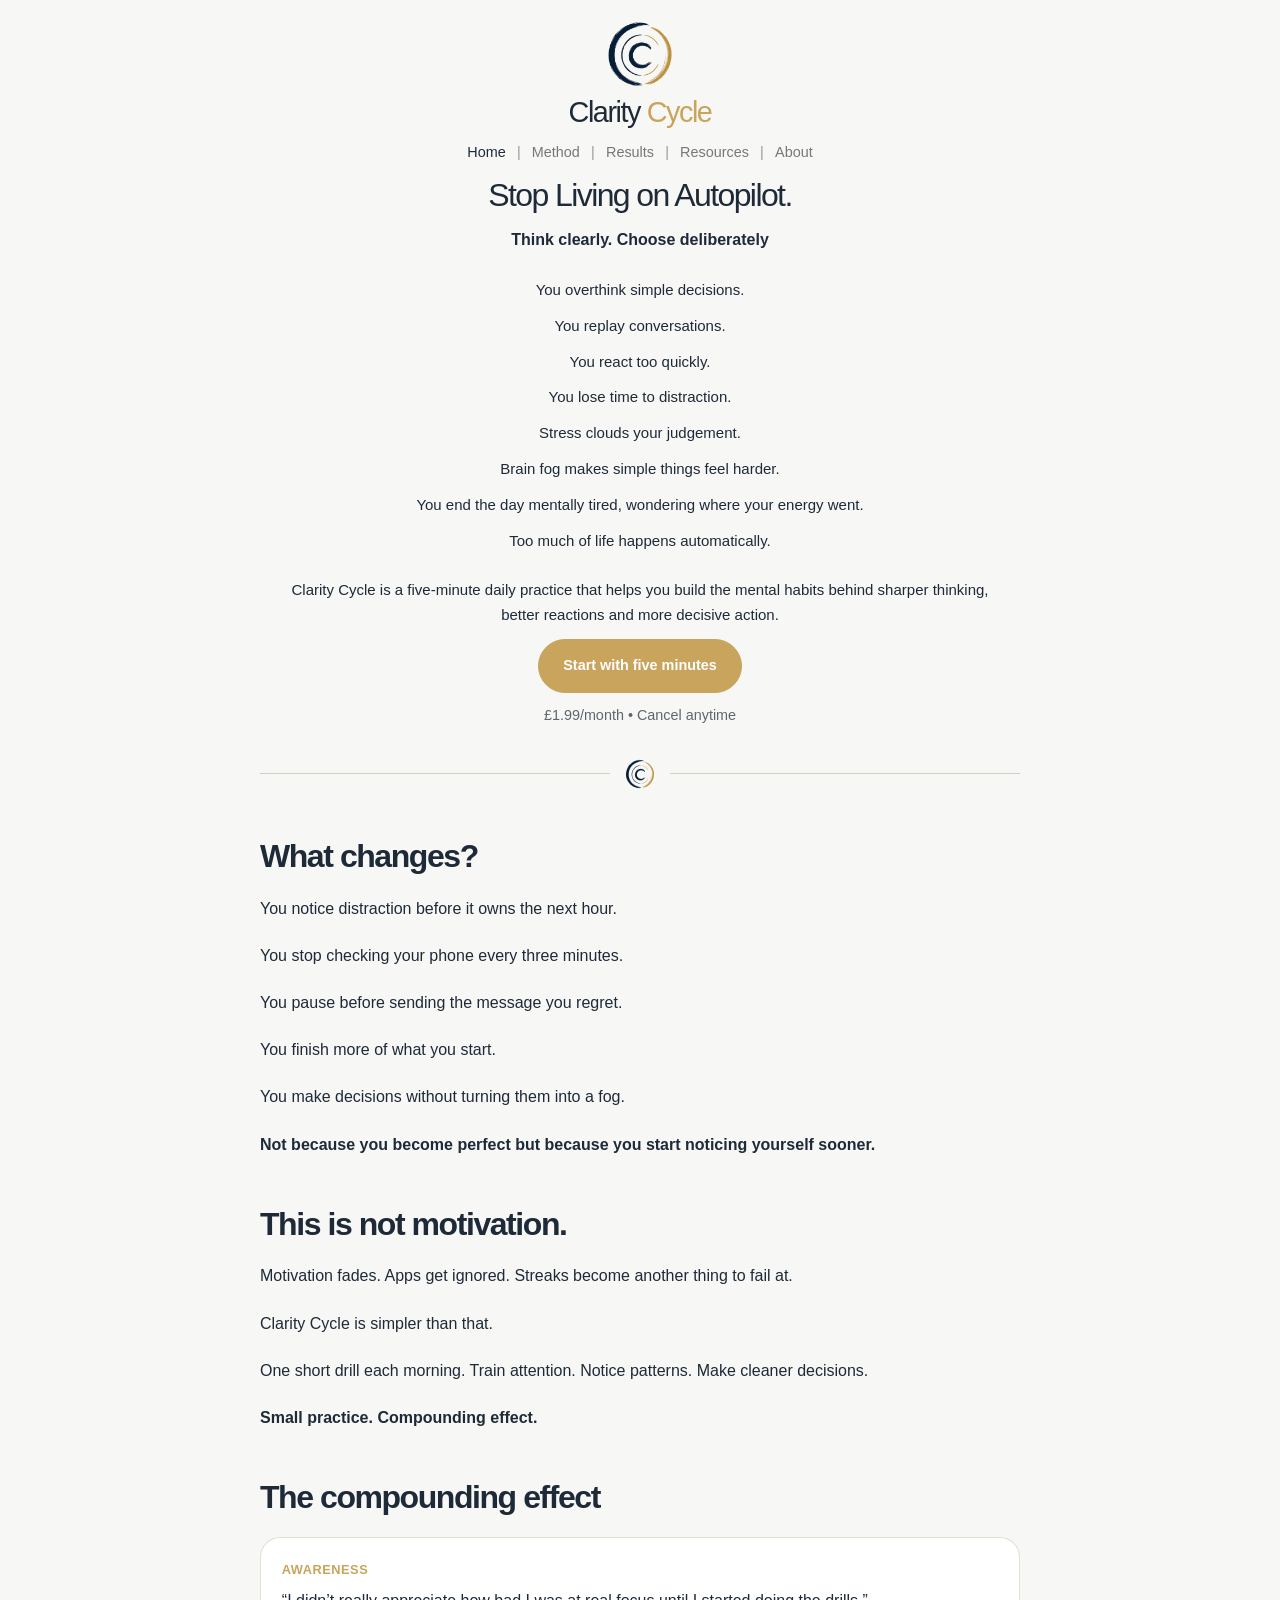
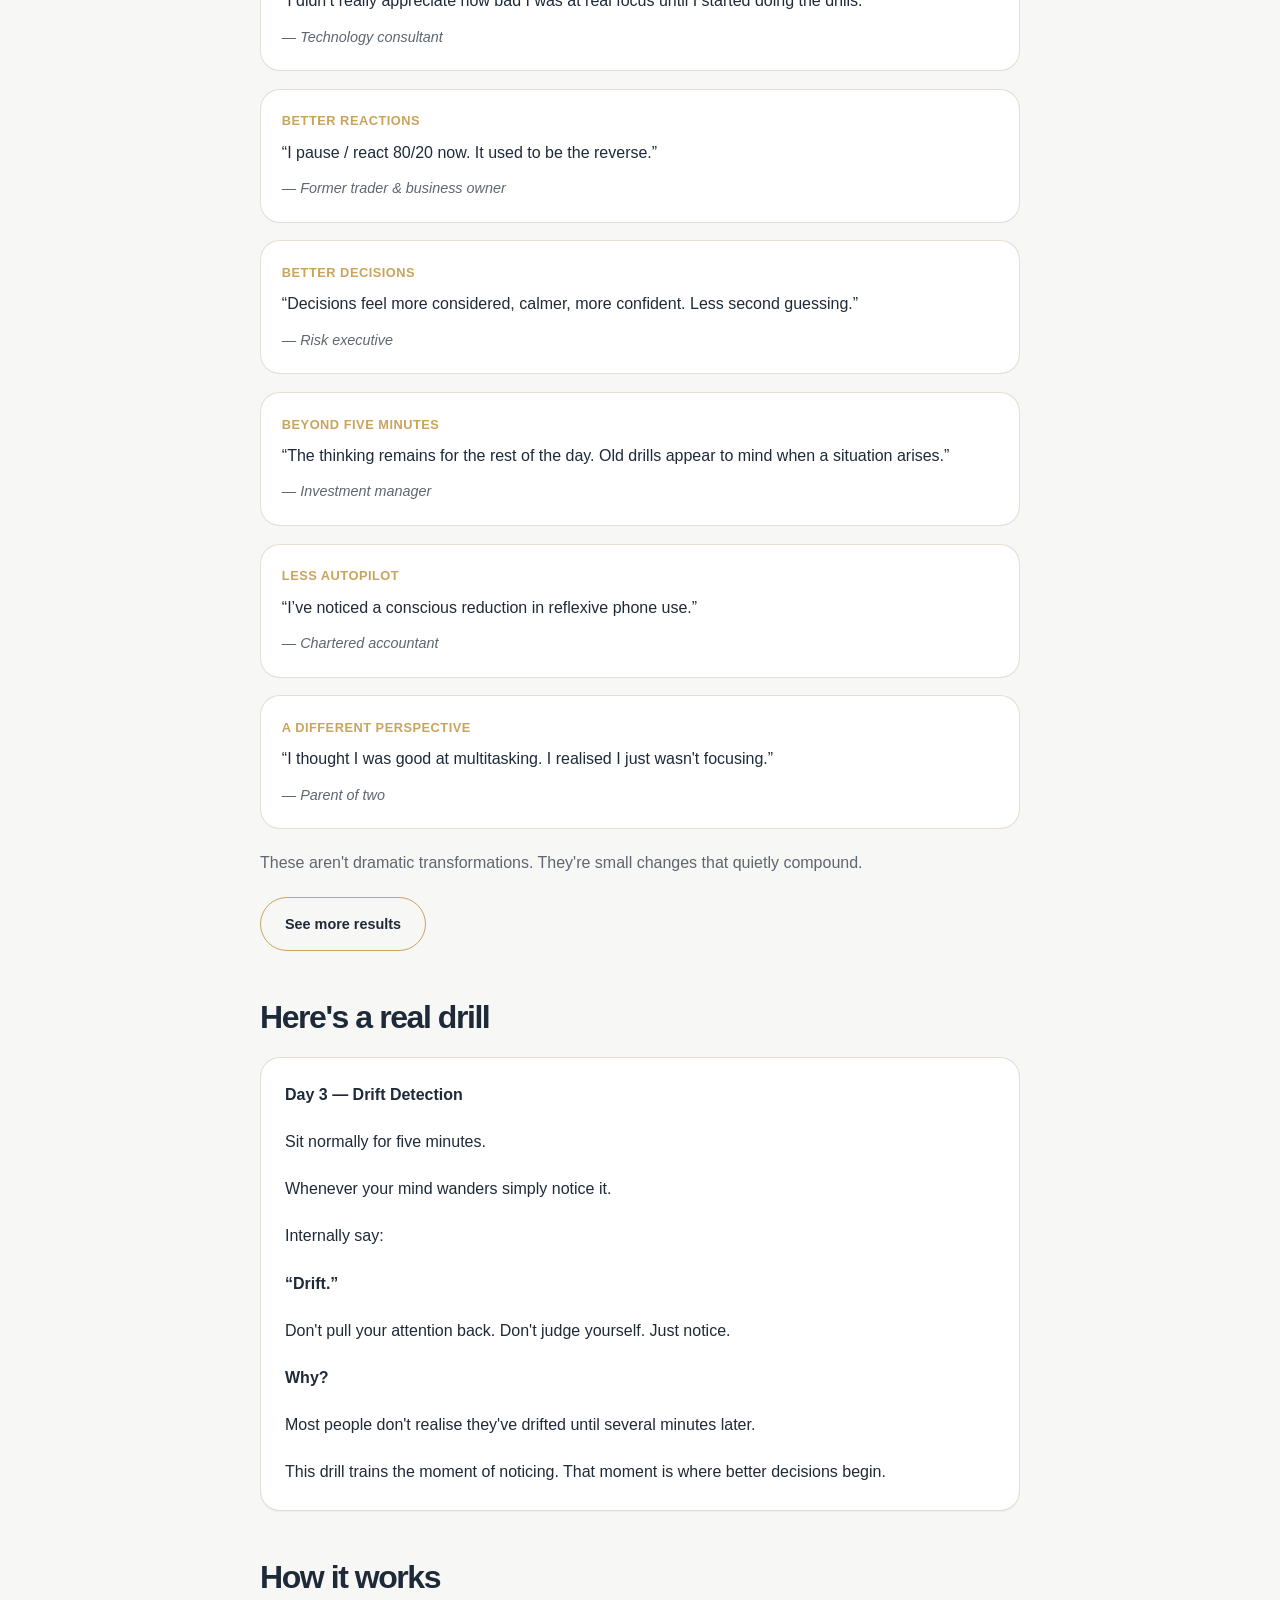
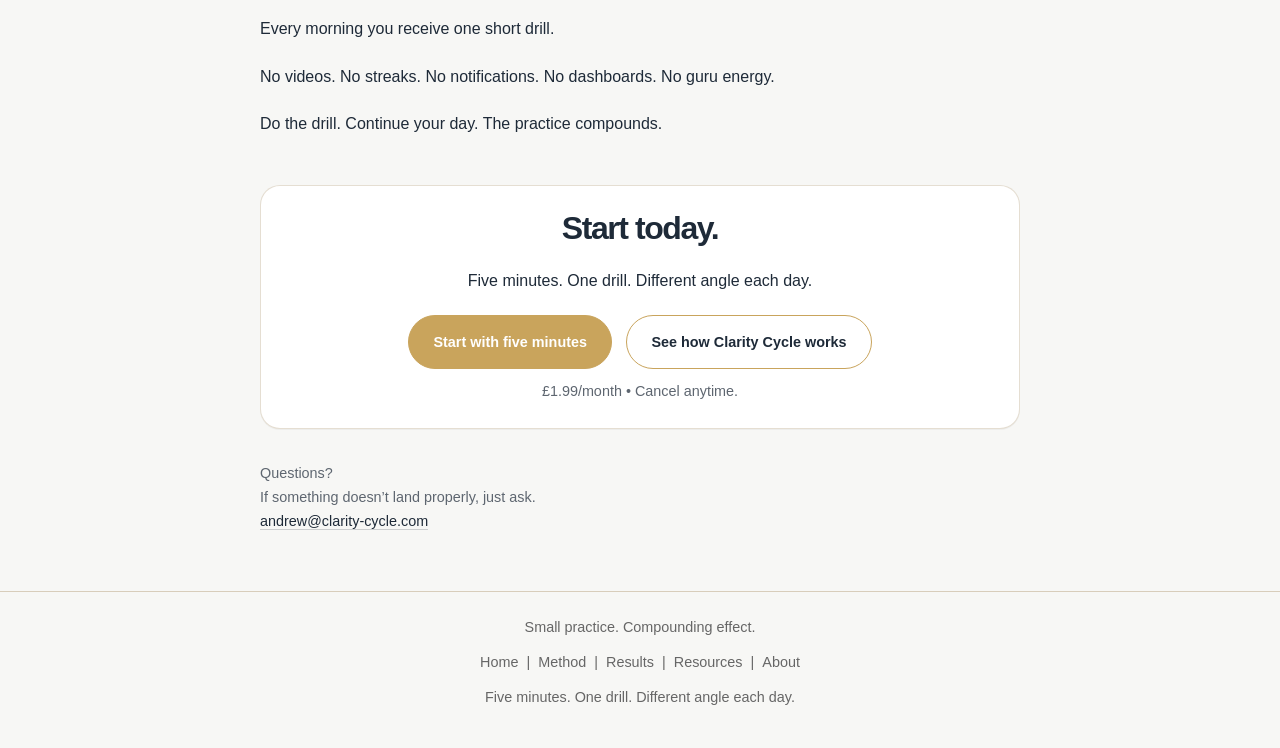
==== commit aaa76e79: "Update index.html" ====
--- a/index.html
+++ b/index.html
@@ -33,14 +33,14 @@
     </p>
  <div class="hero-message">
 
-  <p>You overthink simple decisions.<\p>
-<p>You replay conversations.<\p>
-<p>You react too quickly.<\p>
-<p>You lose time to distraction.<\p>
-<p>Stress clouds your judgement.<\p>
-<p>Brain fog makes simple things feel harder.<\p>
-<p>You end the day mentally tired, wondering where your energy went.<\p>
-<p>Too much of life happens automatically.<\p>
+  <p>You overthink simple decisions.</p>
+<p>You replay conversations.</p>
+<p>You react too quickly.</p>
+<p>You lose time to distraction.</p>
+<p>Stress clouds your judgement.</p>
+<p>Brain fog makes simple things feel harder.</p>
+<p>You end the day mentally tired, wondering where your energy went.</p>
+<p>Too much of life happens automatically.</p>
 
   <p class="hero-summary">
 Clarity Cycle is a five-minute daily practice that helps you build the mental habits behind sharper thinking, better reactions and more decisive action.
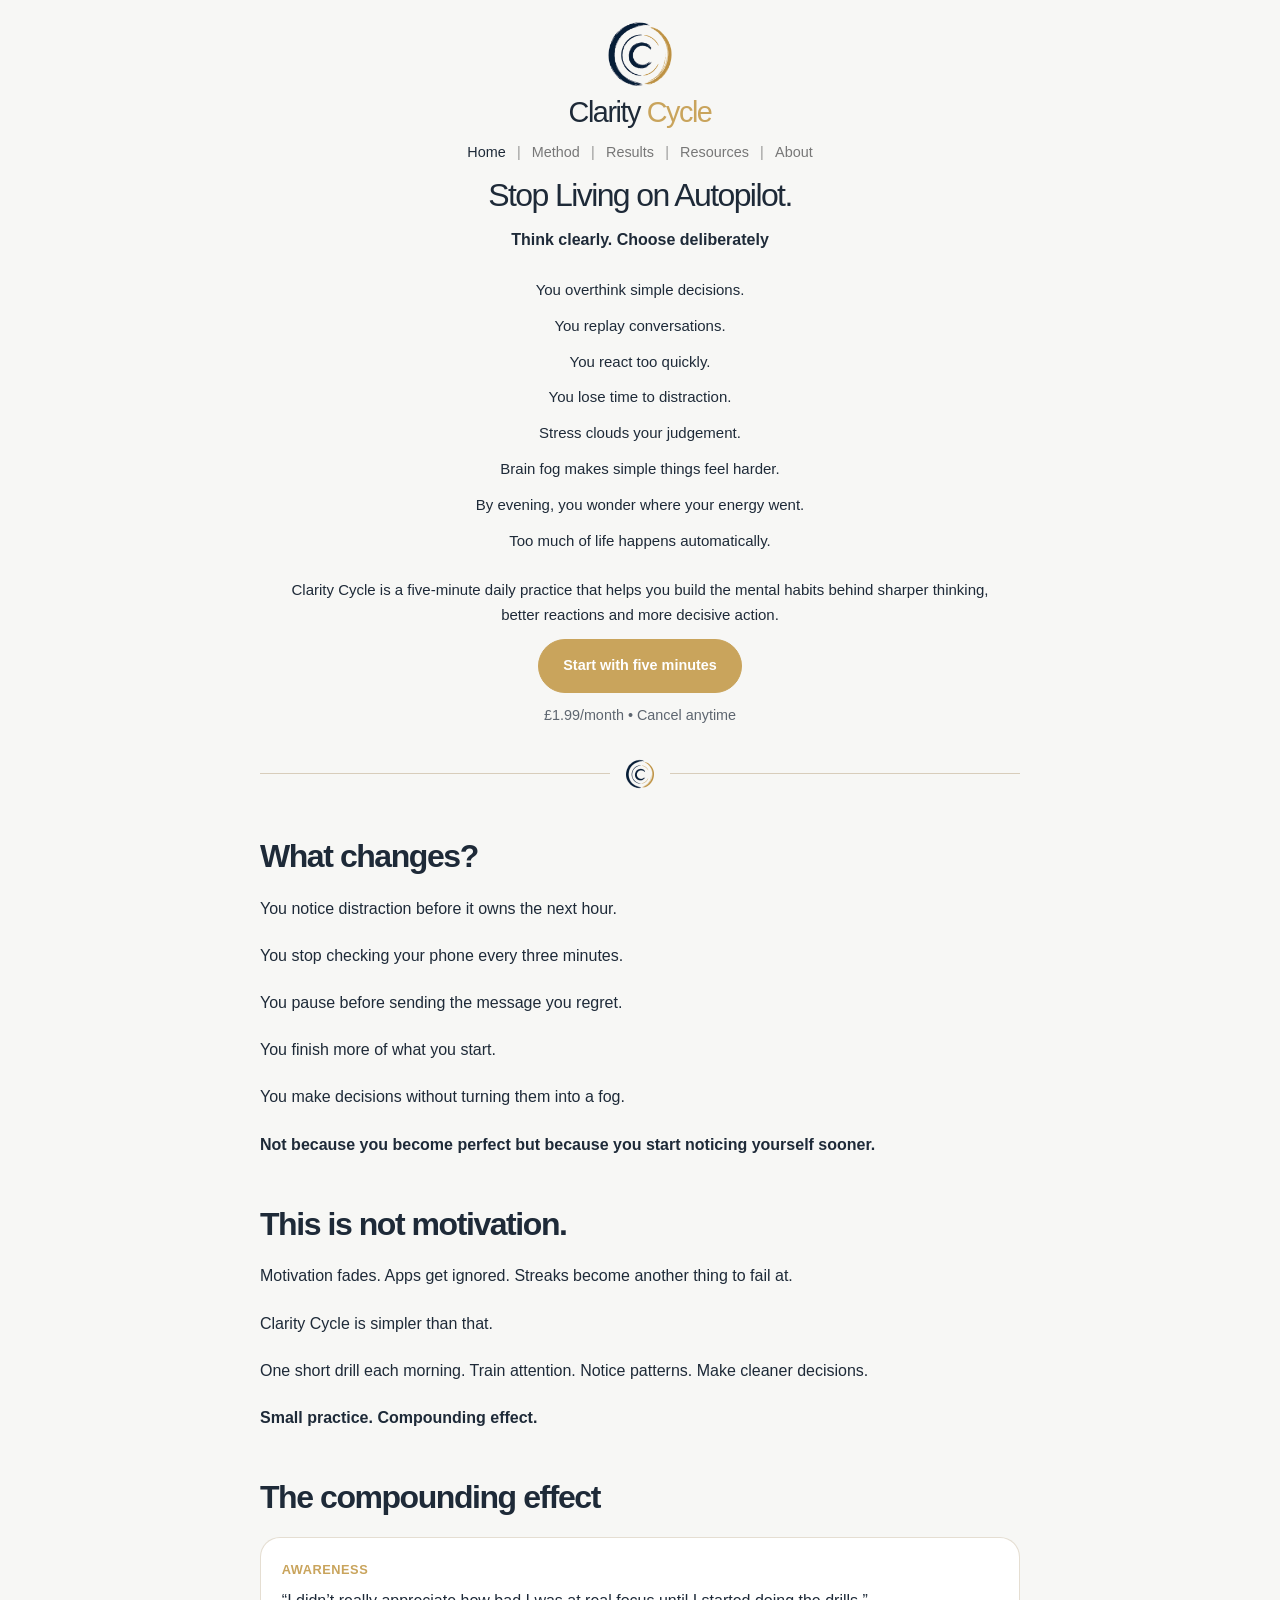
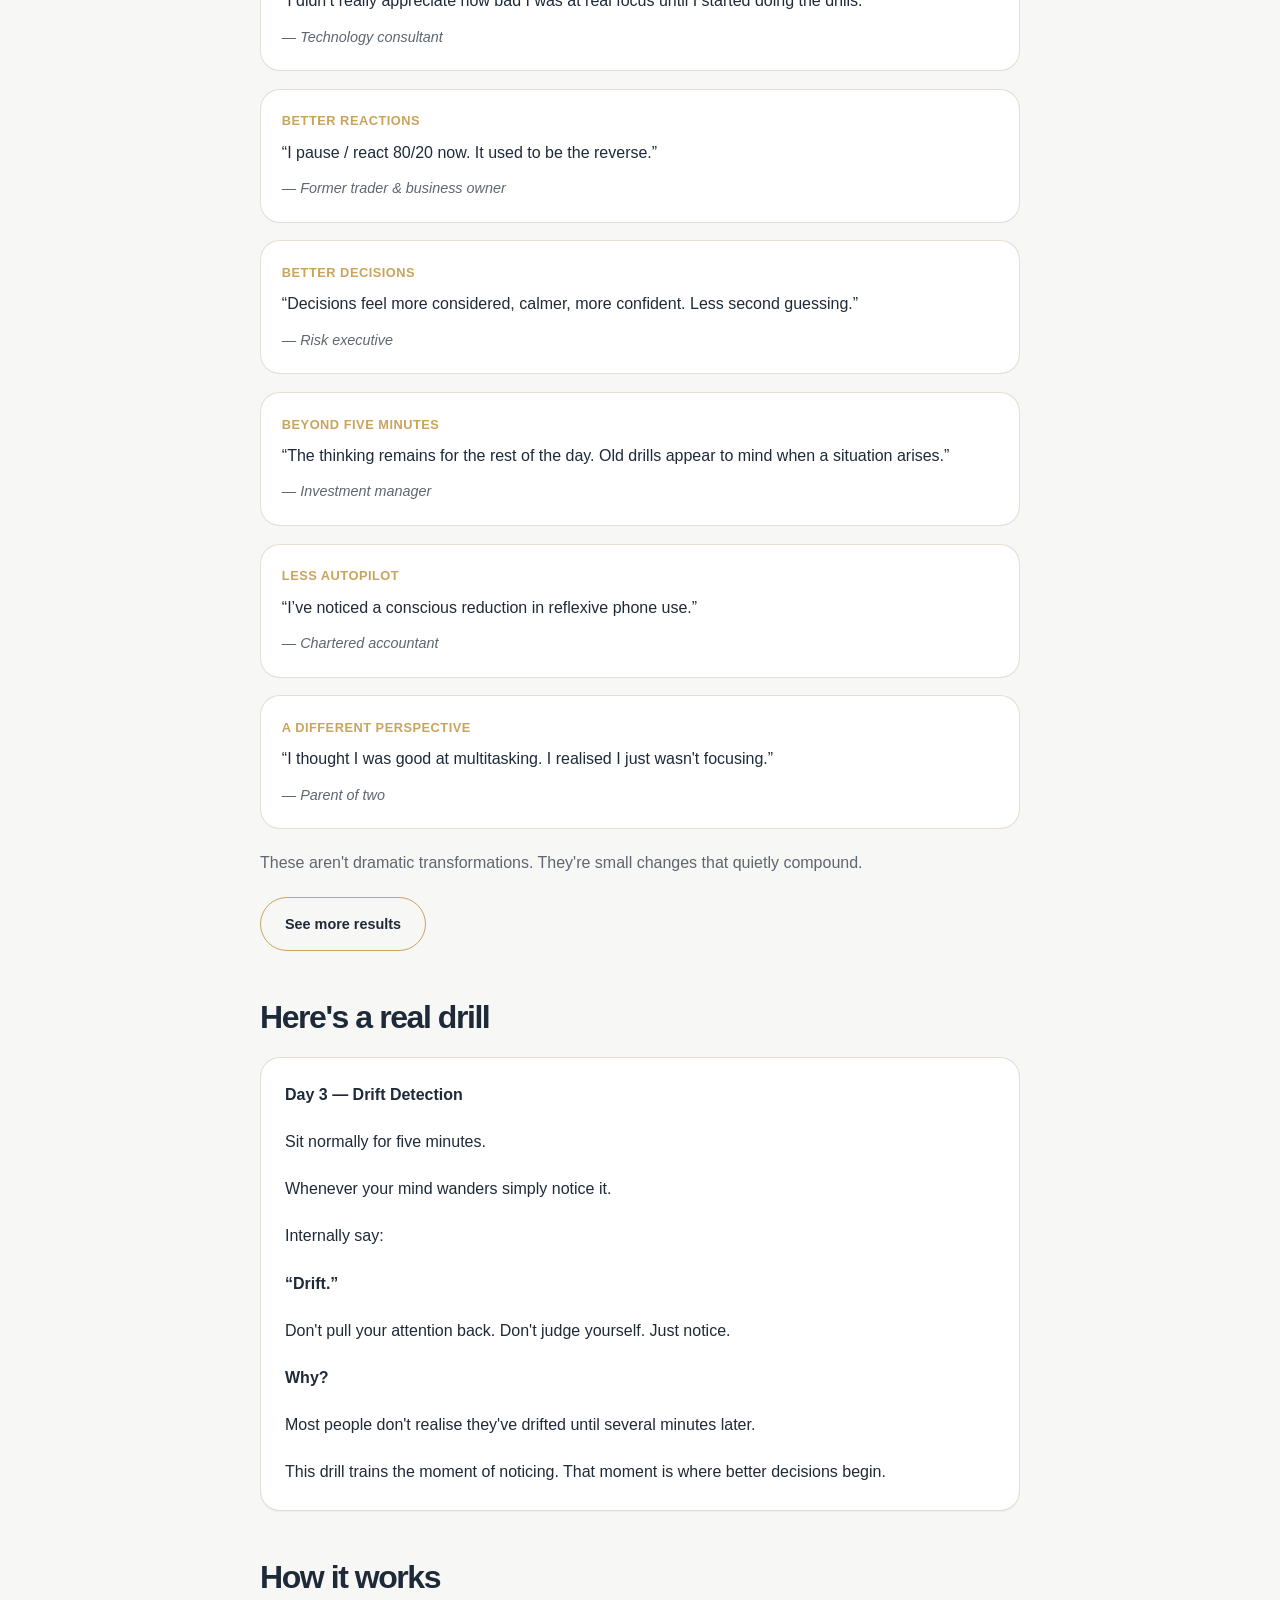
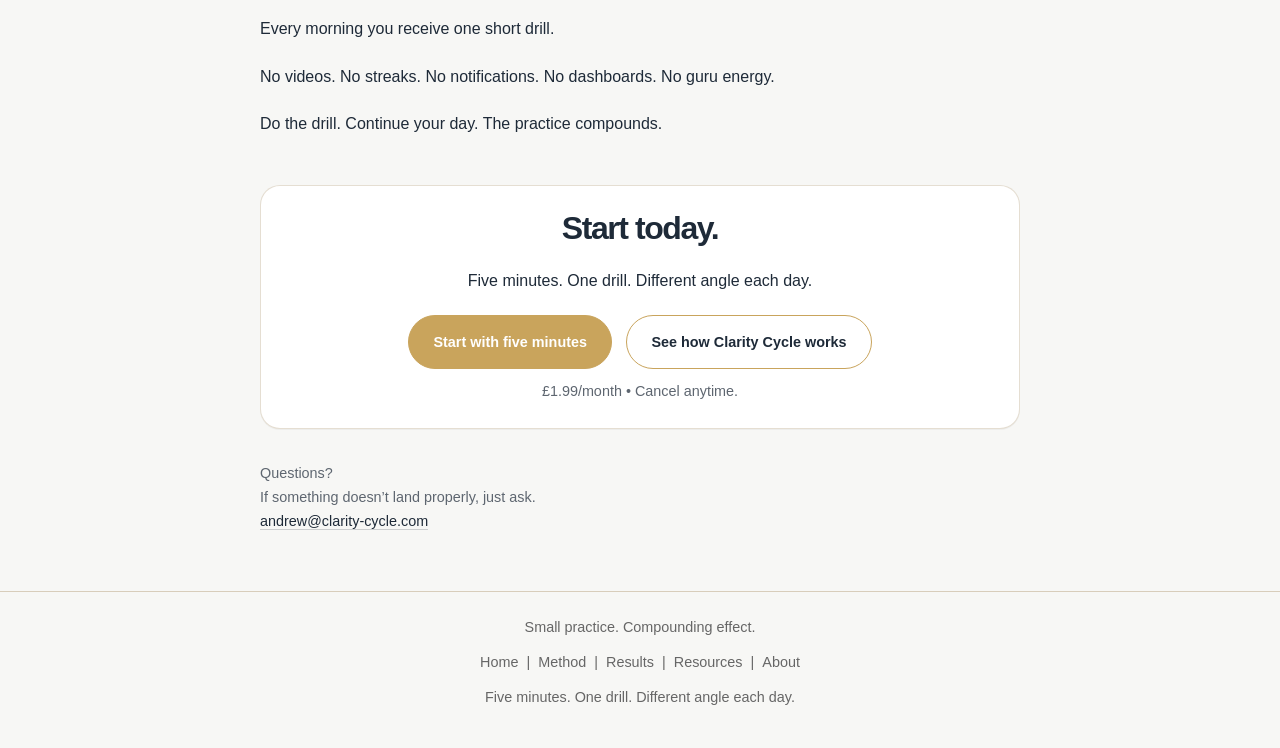
==== commit 3bb6e3f0: "Update index.html" ====
--- a/index.html
+++ b/index.html
@@ -39,7 +39,7 @@
 <p>You lose time to distraction.</p>
 <p>Stress clouds your judgement.</p>
 <p>Brain fog makes simple things feel harder.</p>
-<p>You end the day mentally tired, wondering where your energy went.</p>
+<p>By evening, you wonder where your energy went.</p>
 <p>Too much of life happens automatically.</p>
 
   <p class="hero-summary">
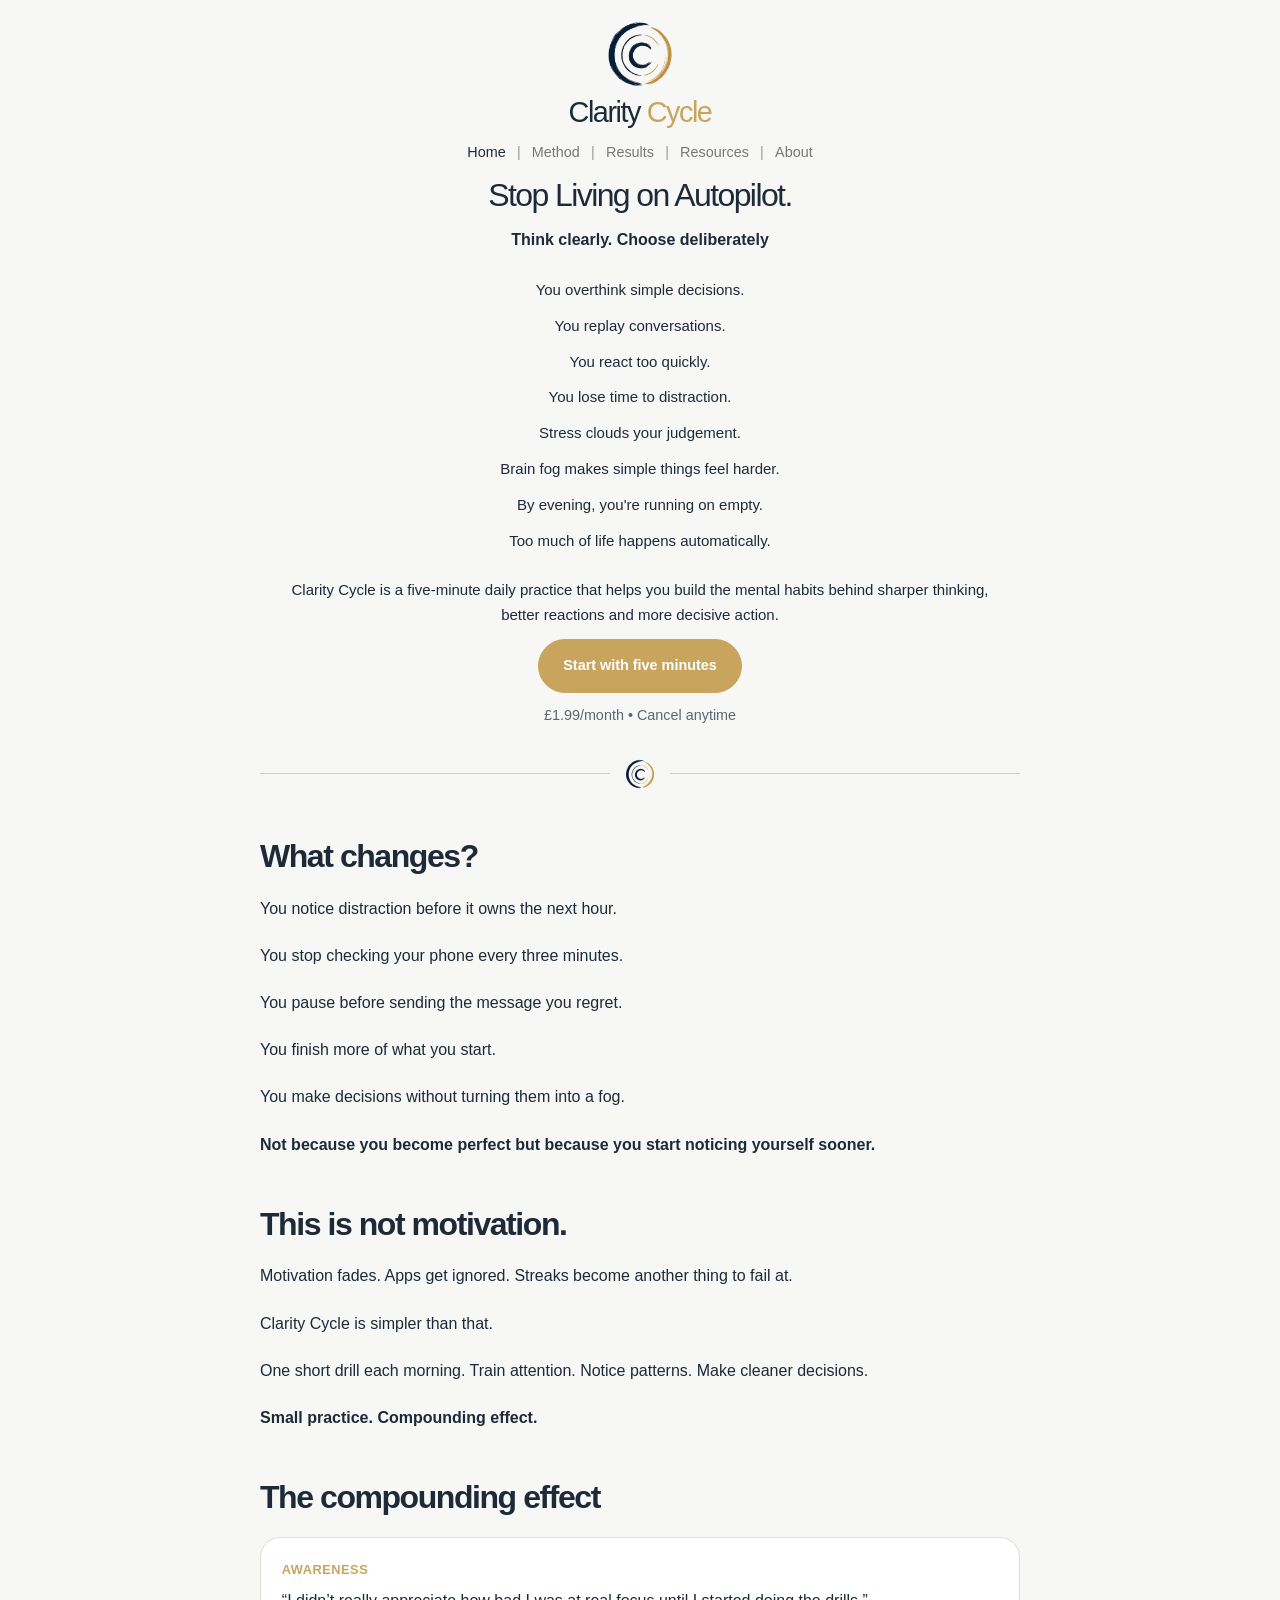
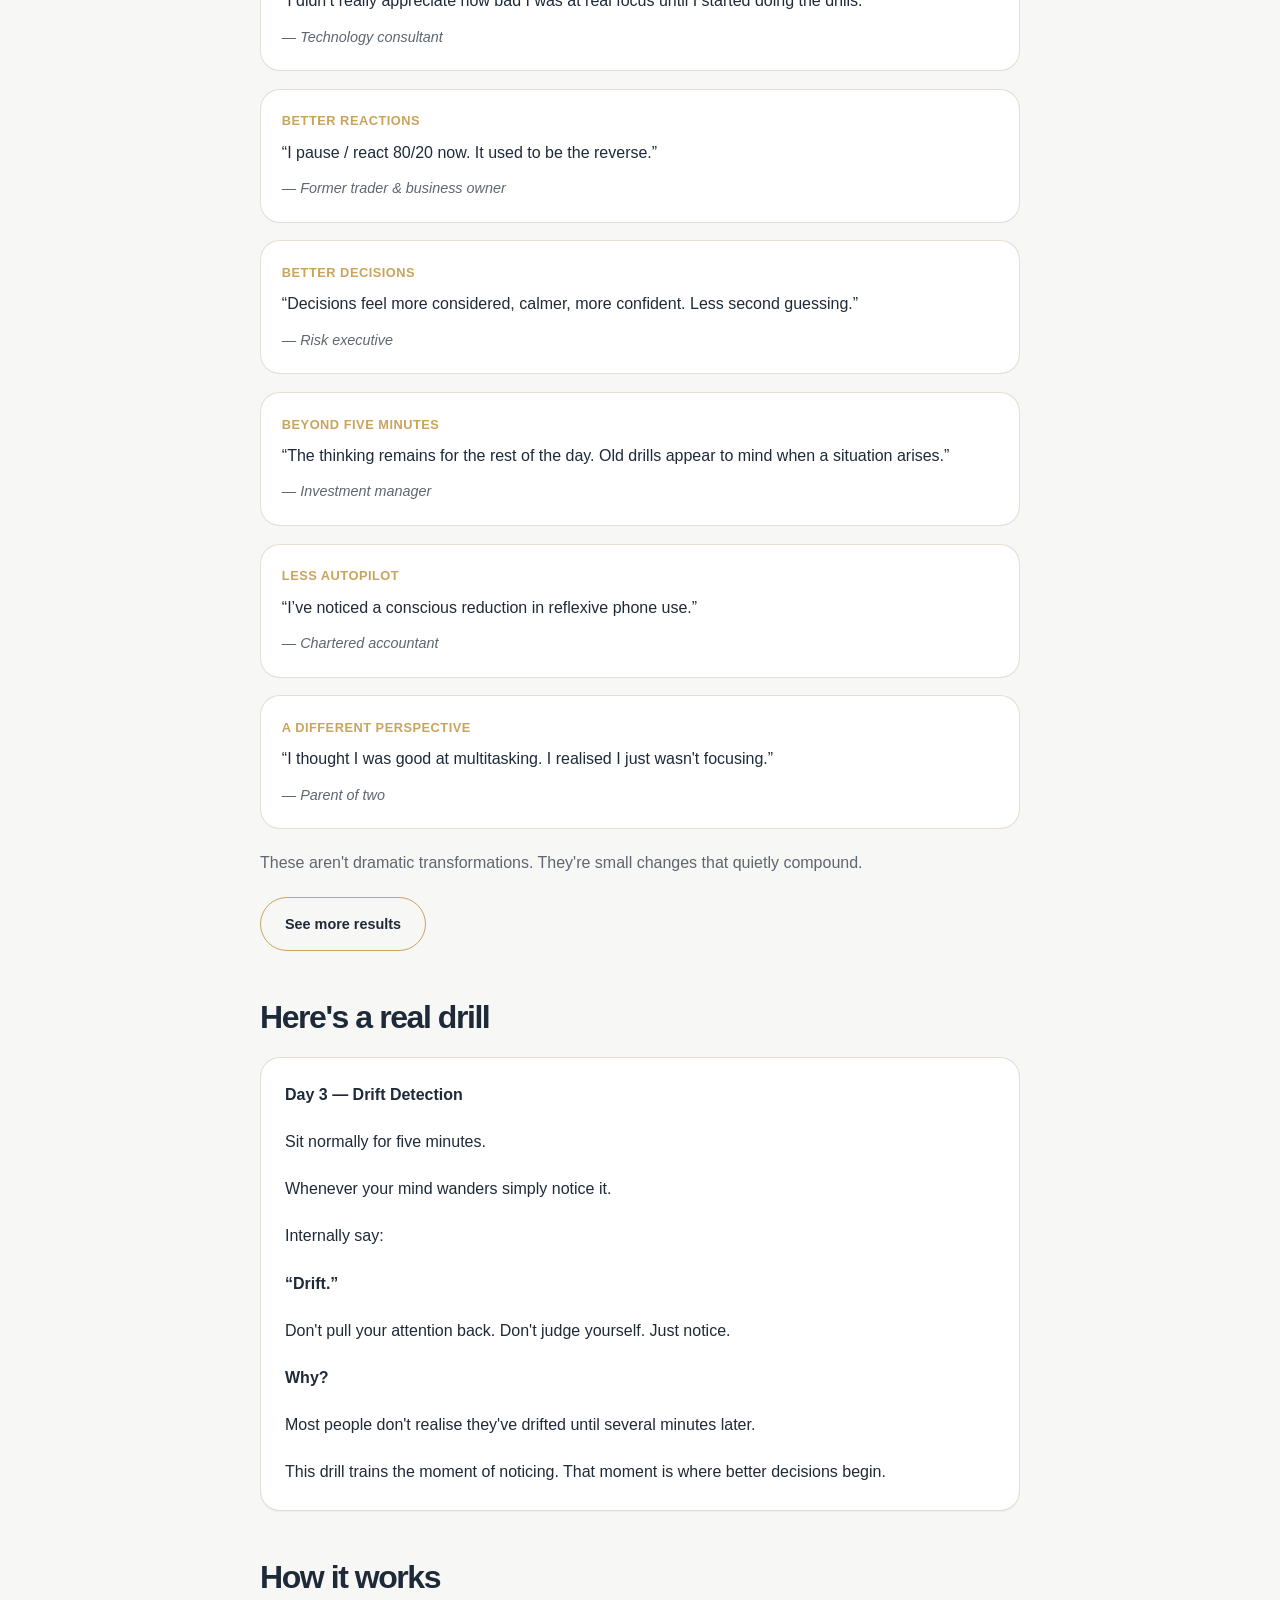
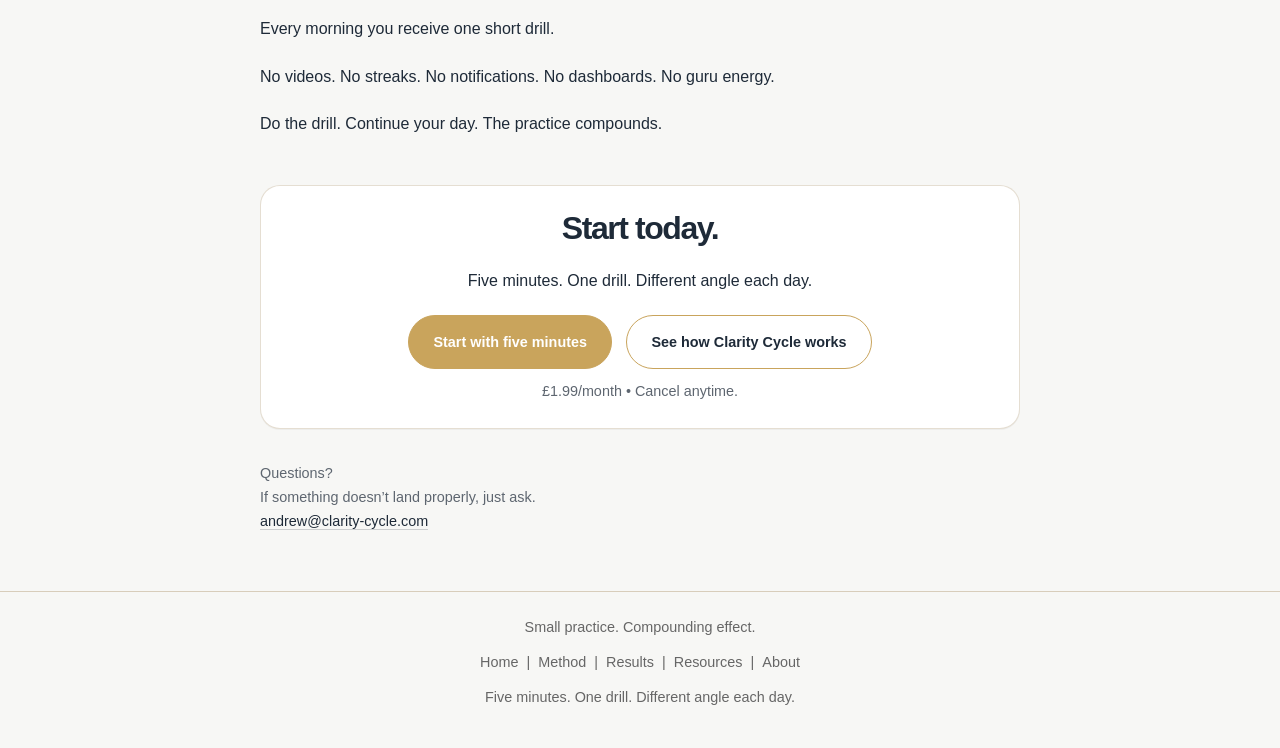
==== commit eea504c1: "Update index.html" ====
--- a/index.html
+++ b/index.html
@@ -39,7 +39,7 @@
 <p>You lose time to distraction.</p>
 <p>Stress clouds your judgement.</p>
 <p>Brain fog makes simple things feel harder.</p>
-<p>By evening, you wonder where your energy went.</p>
+<p>By evening, you're running on empty.</p>
 <p>Too much of life happens automatically.</p>
 
   <p class="hero-summary">
